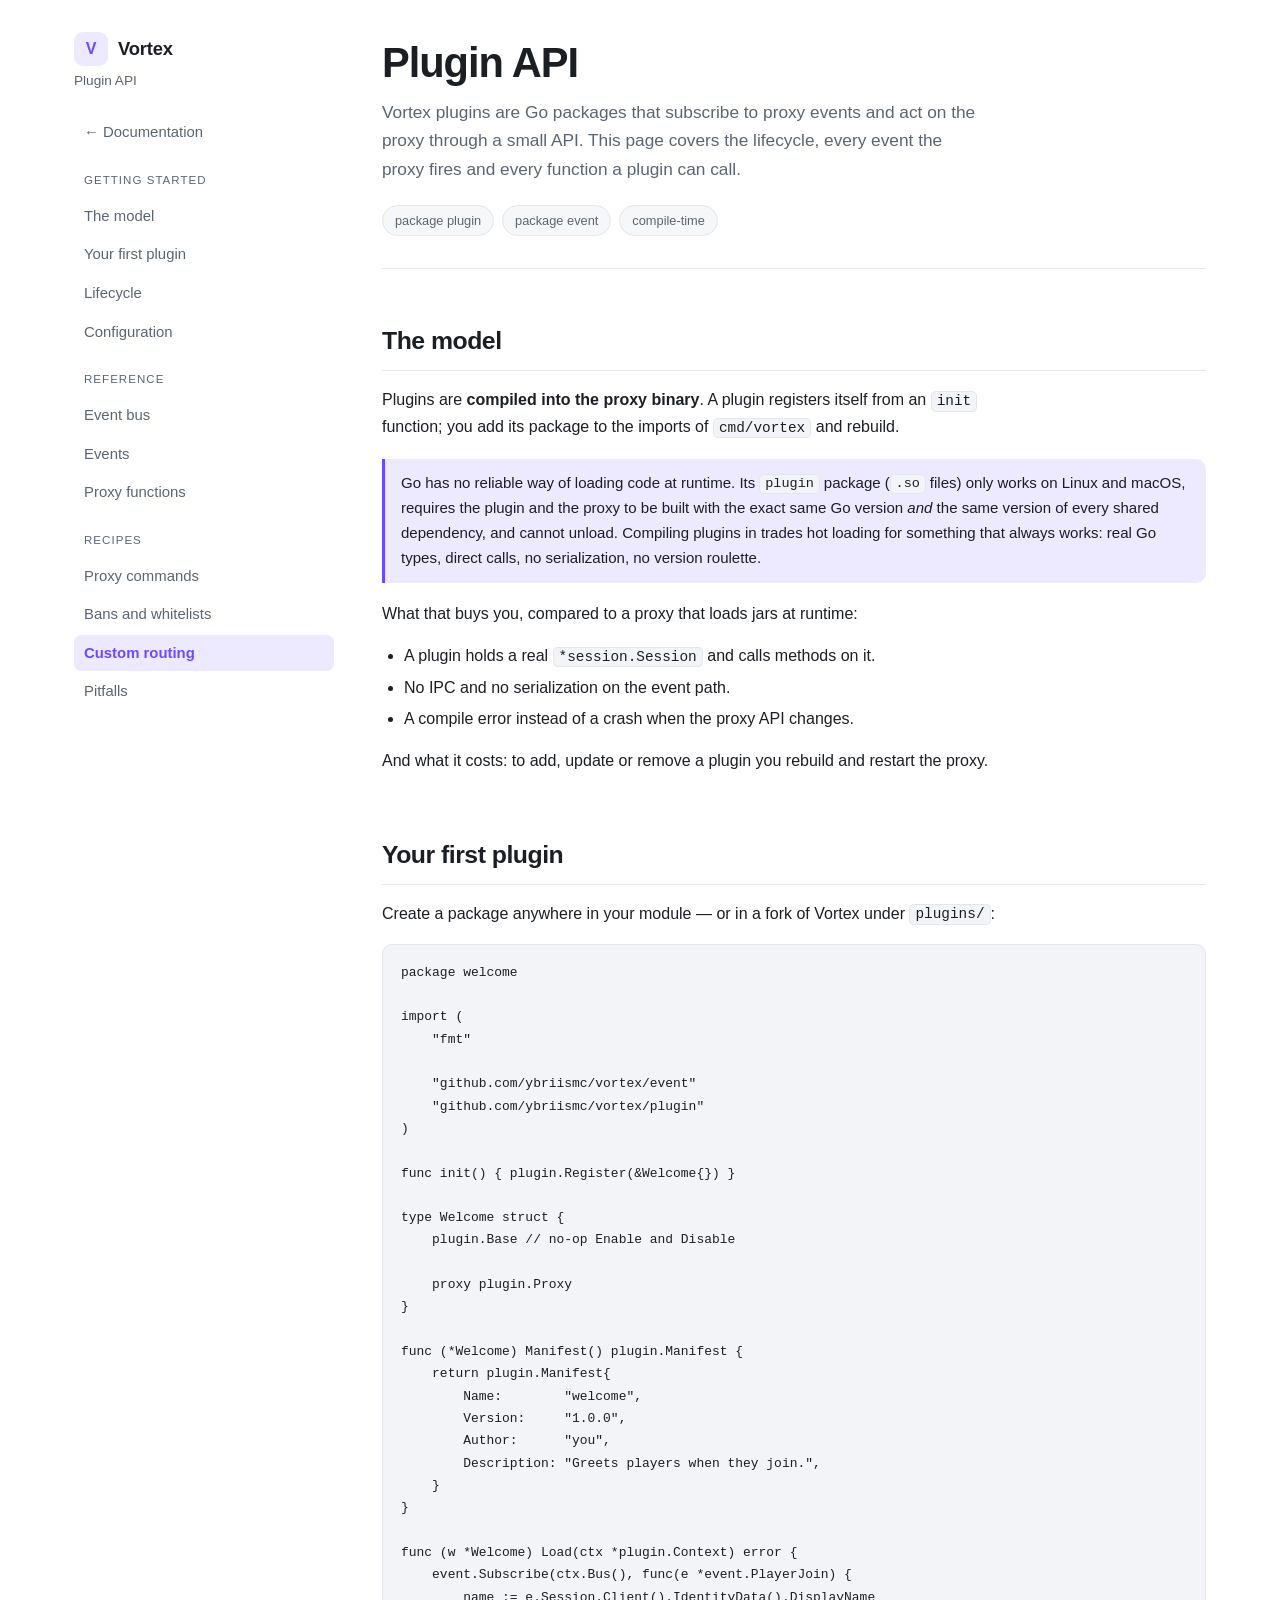
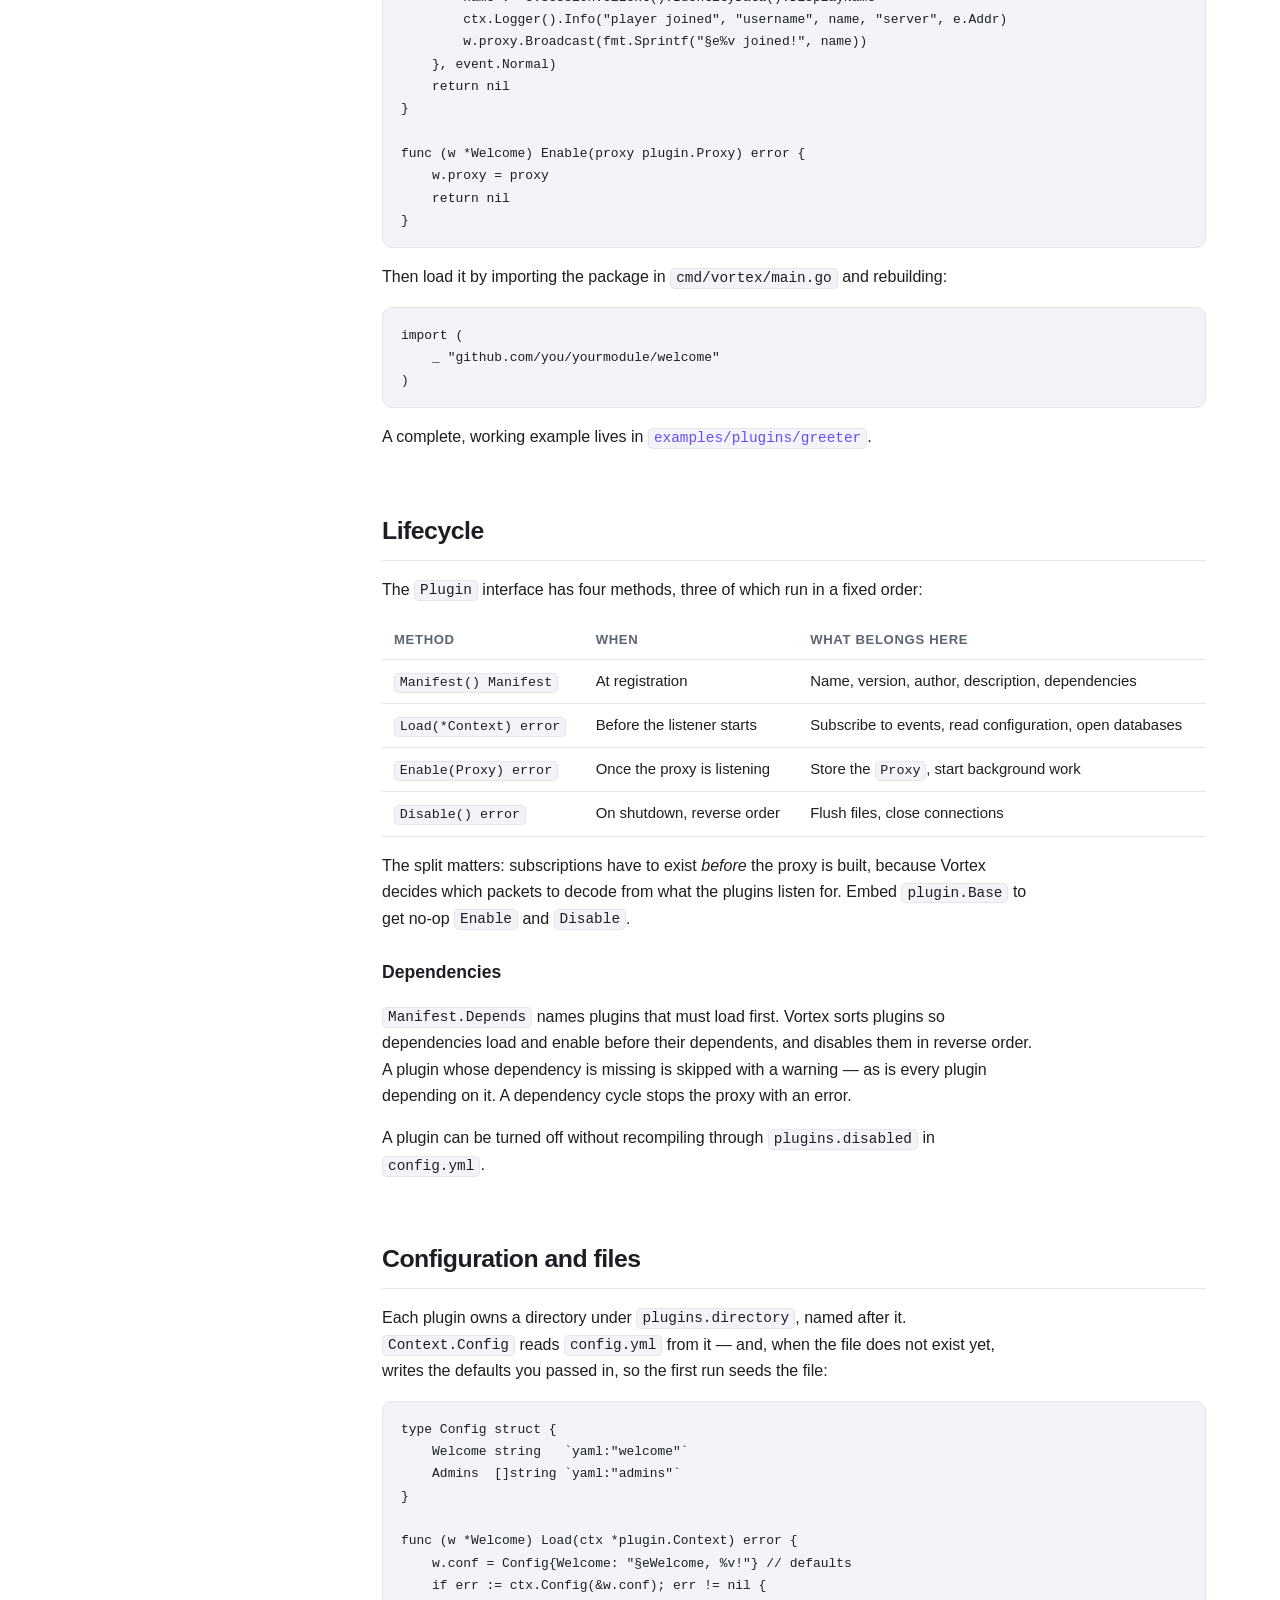
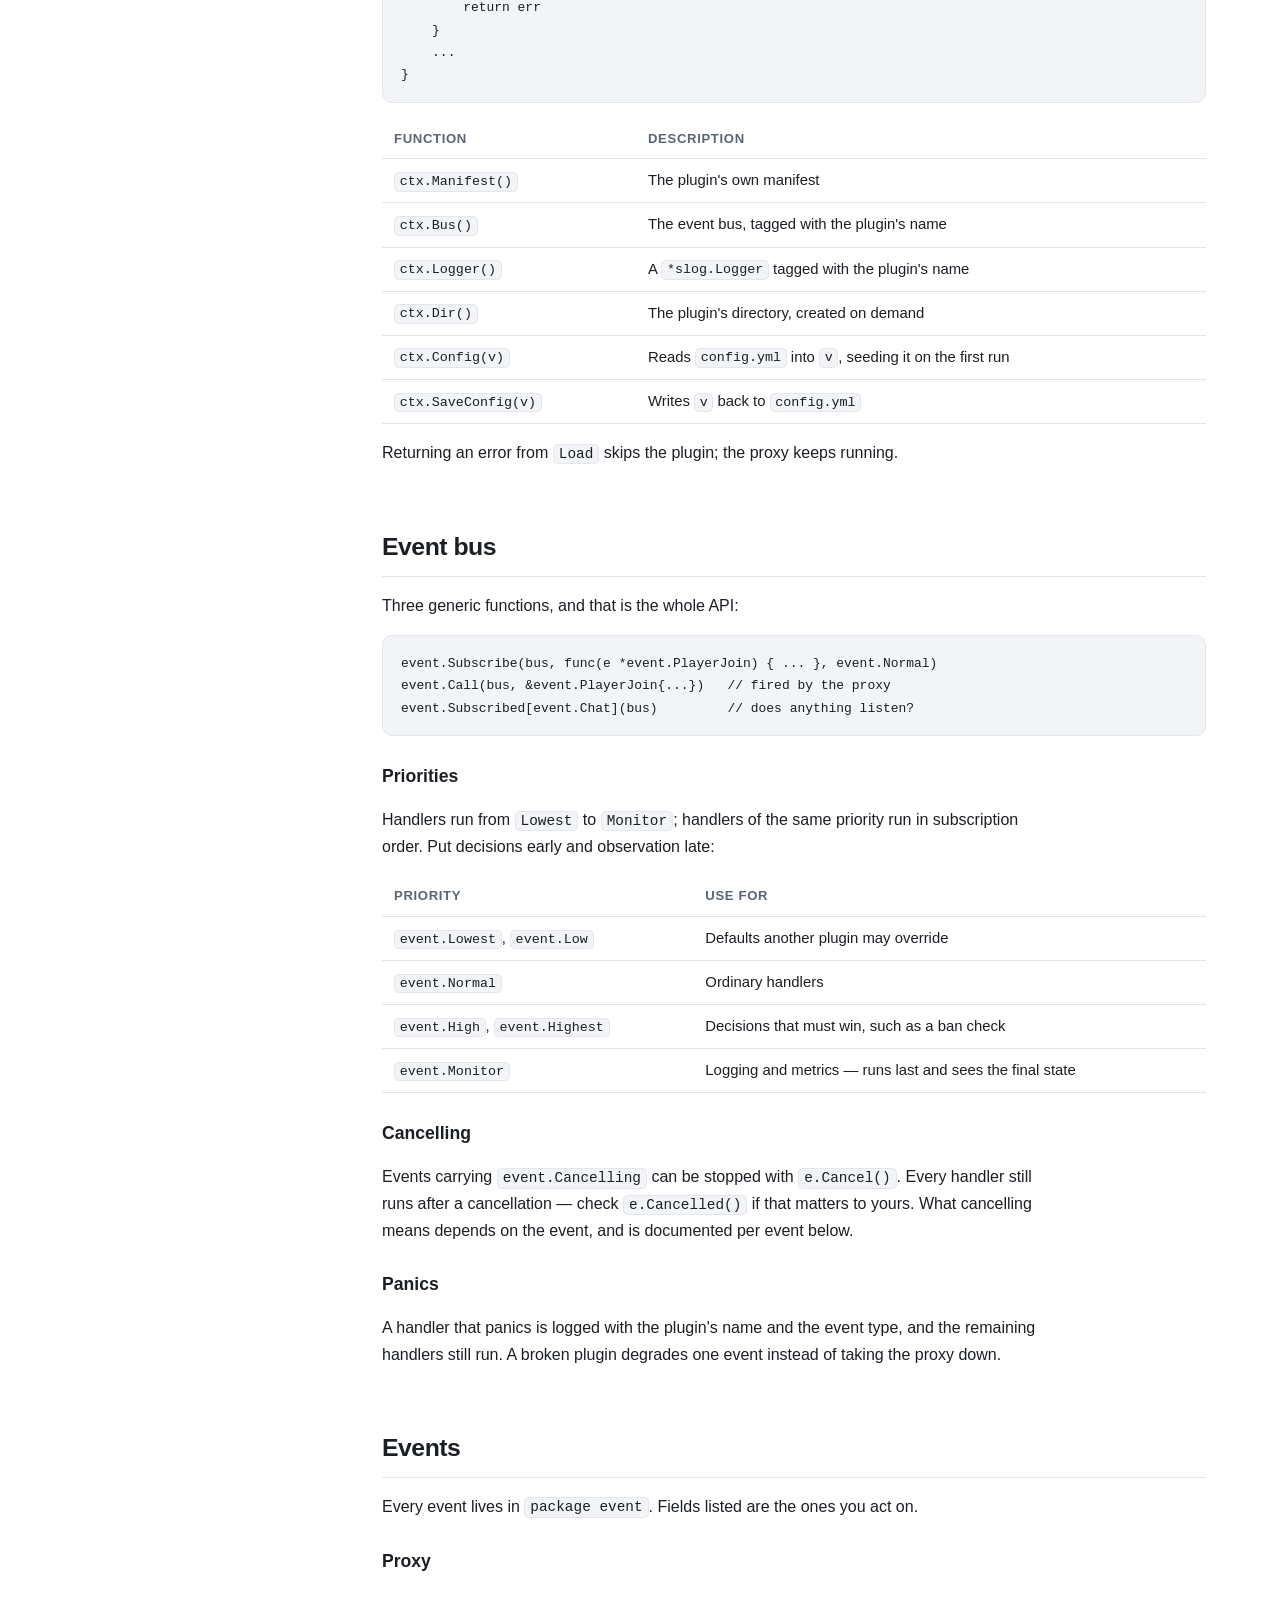
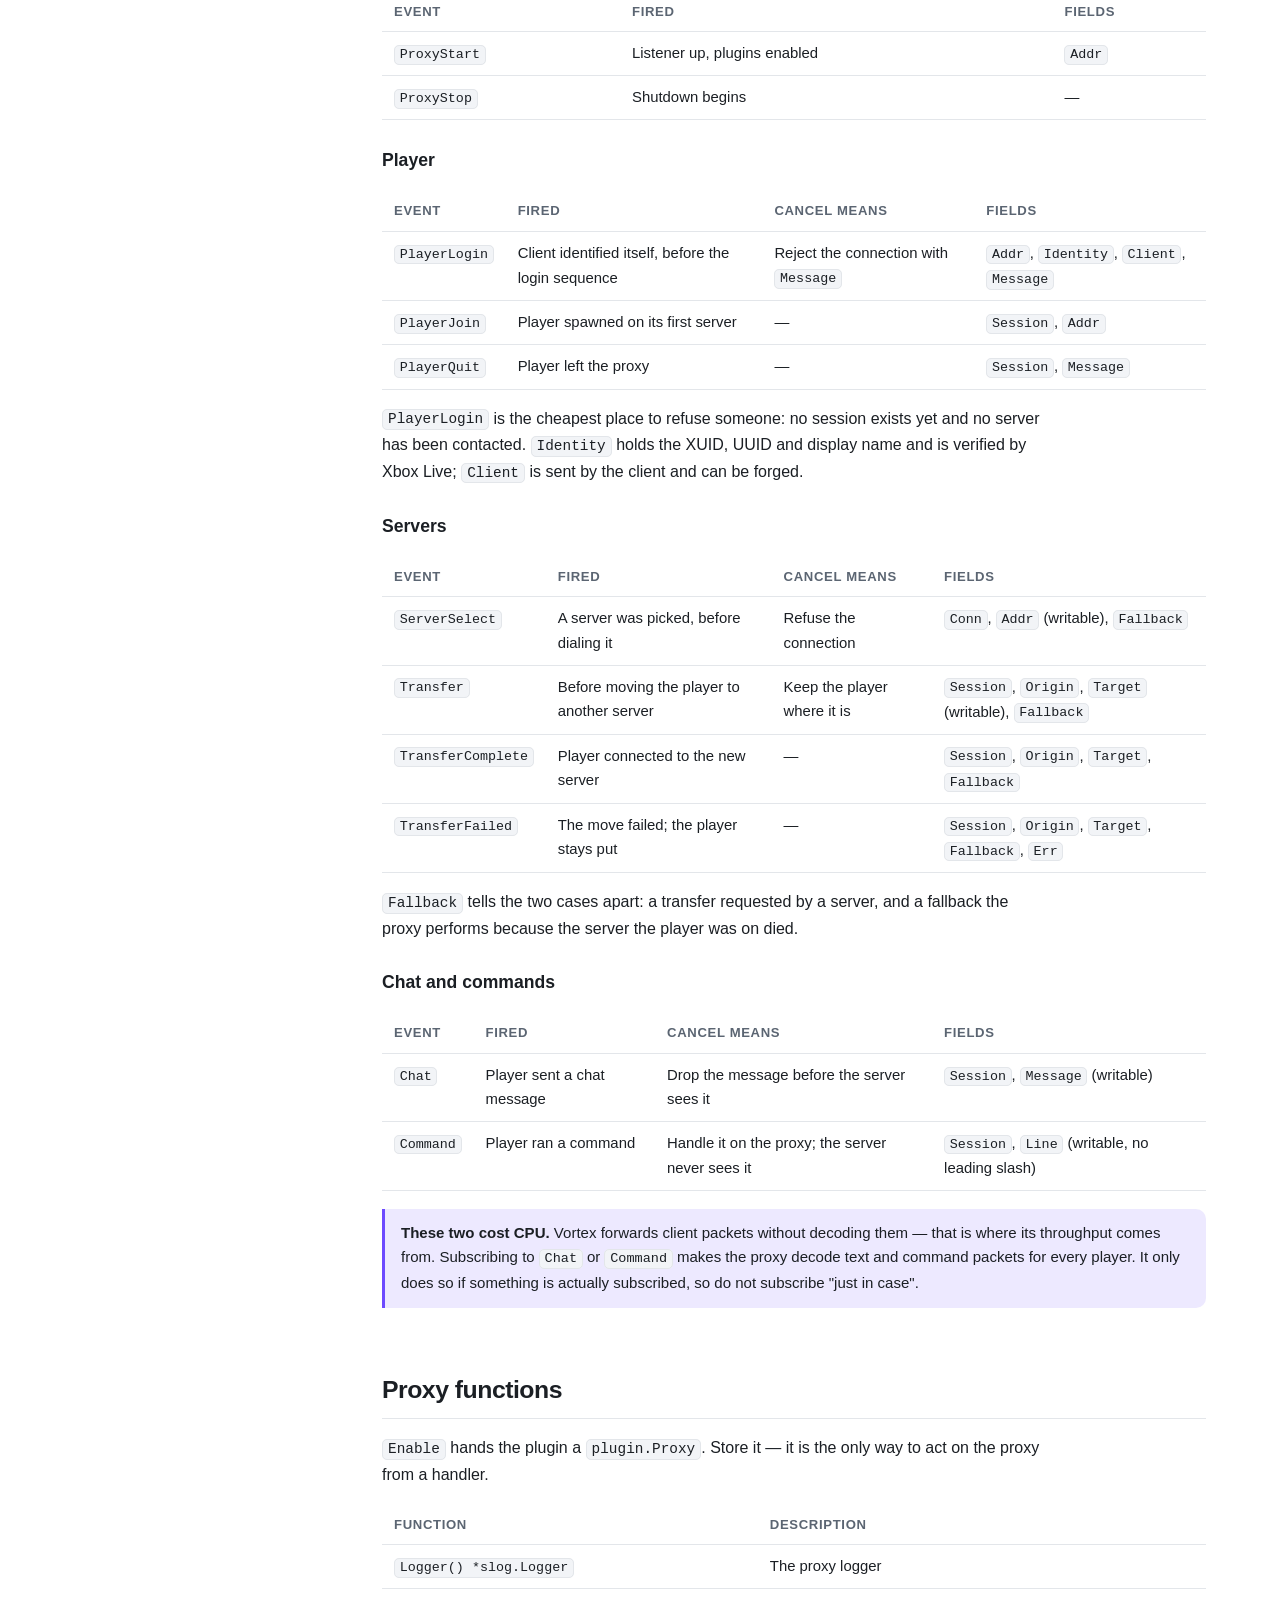
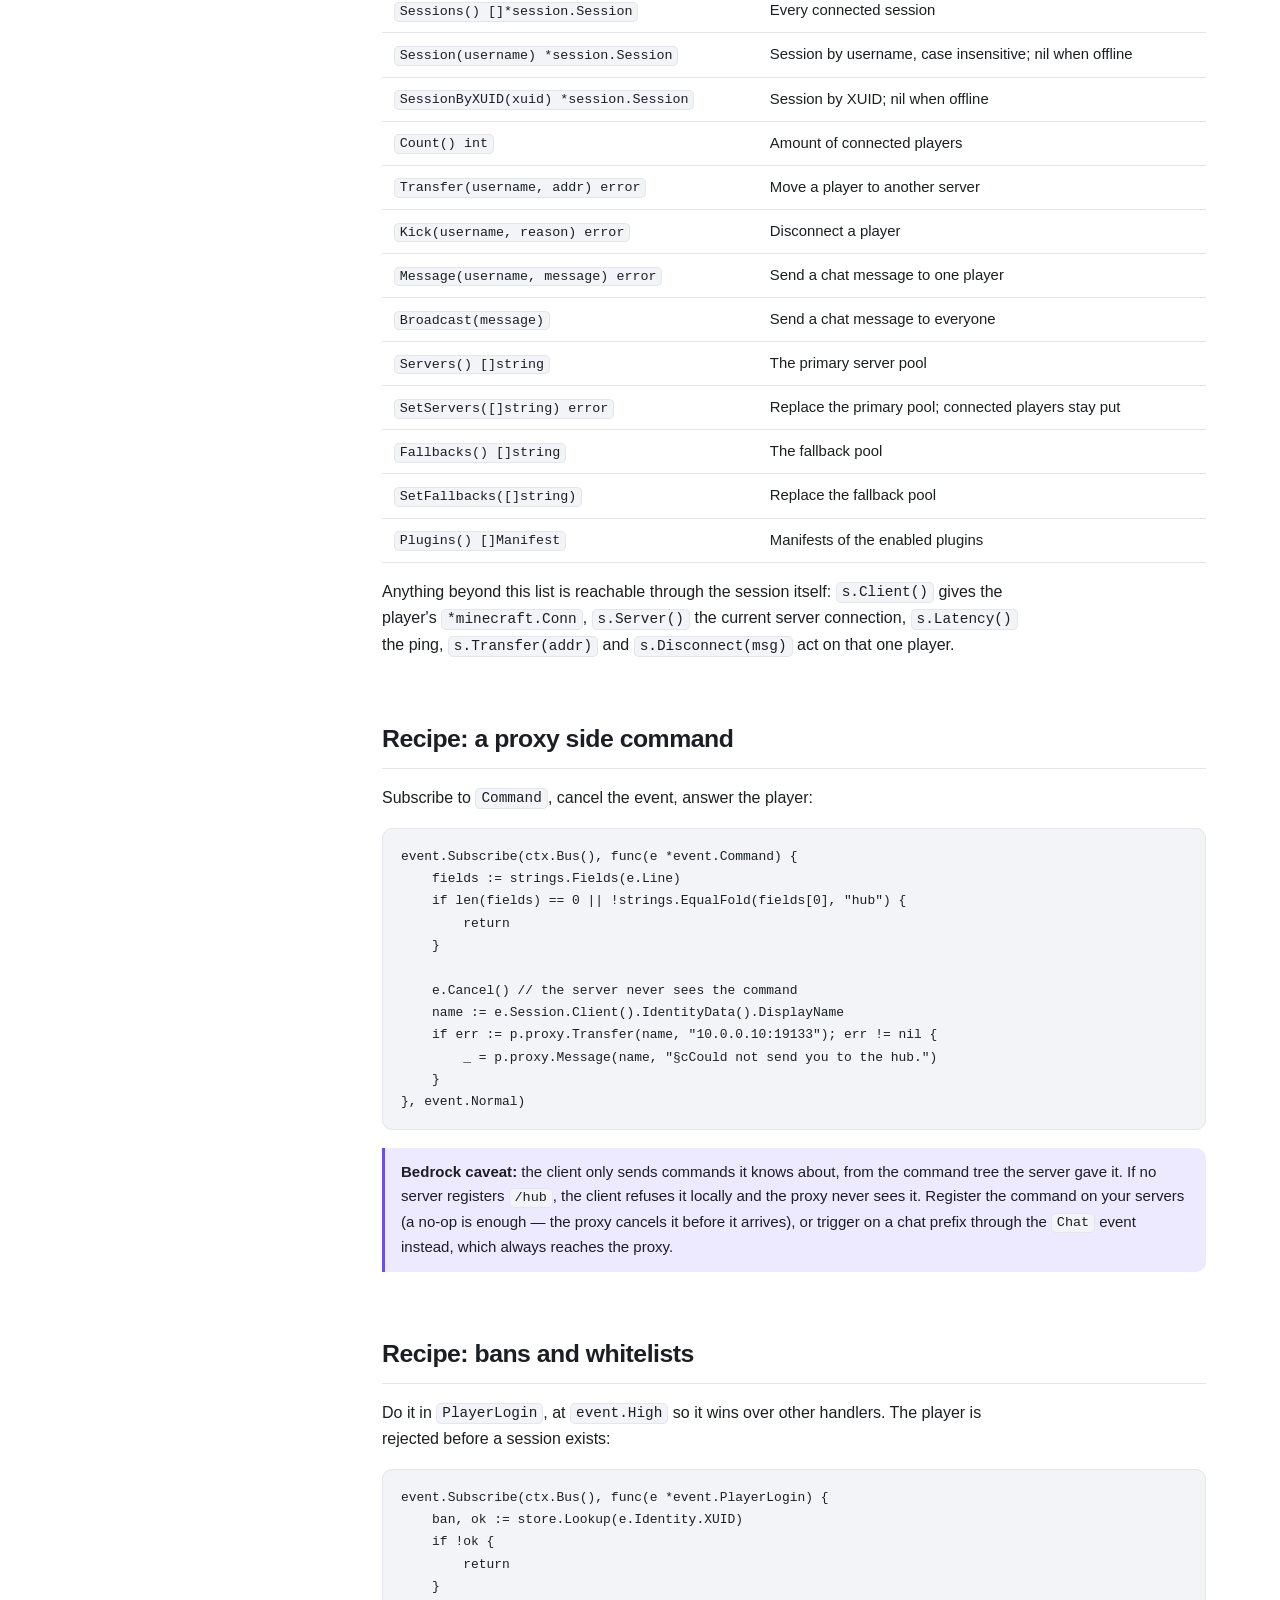
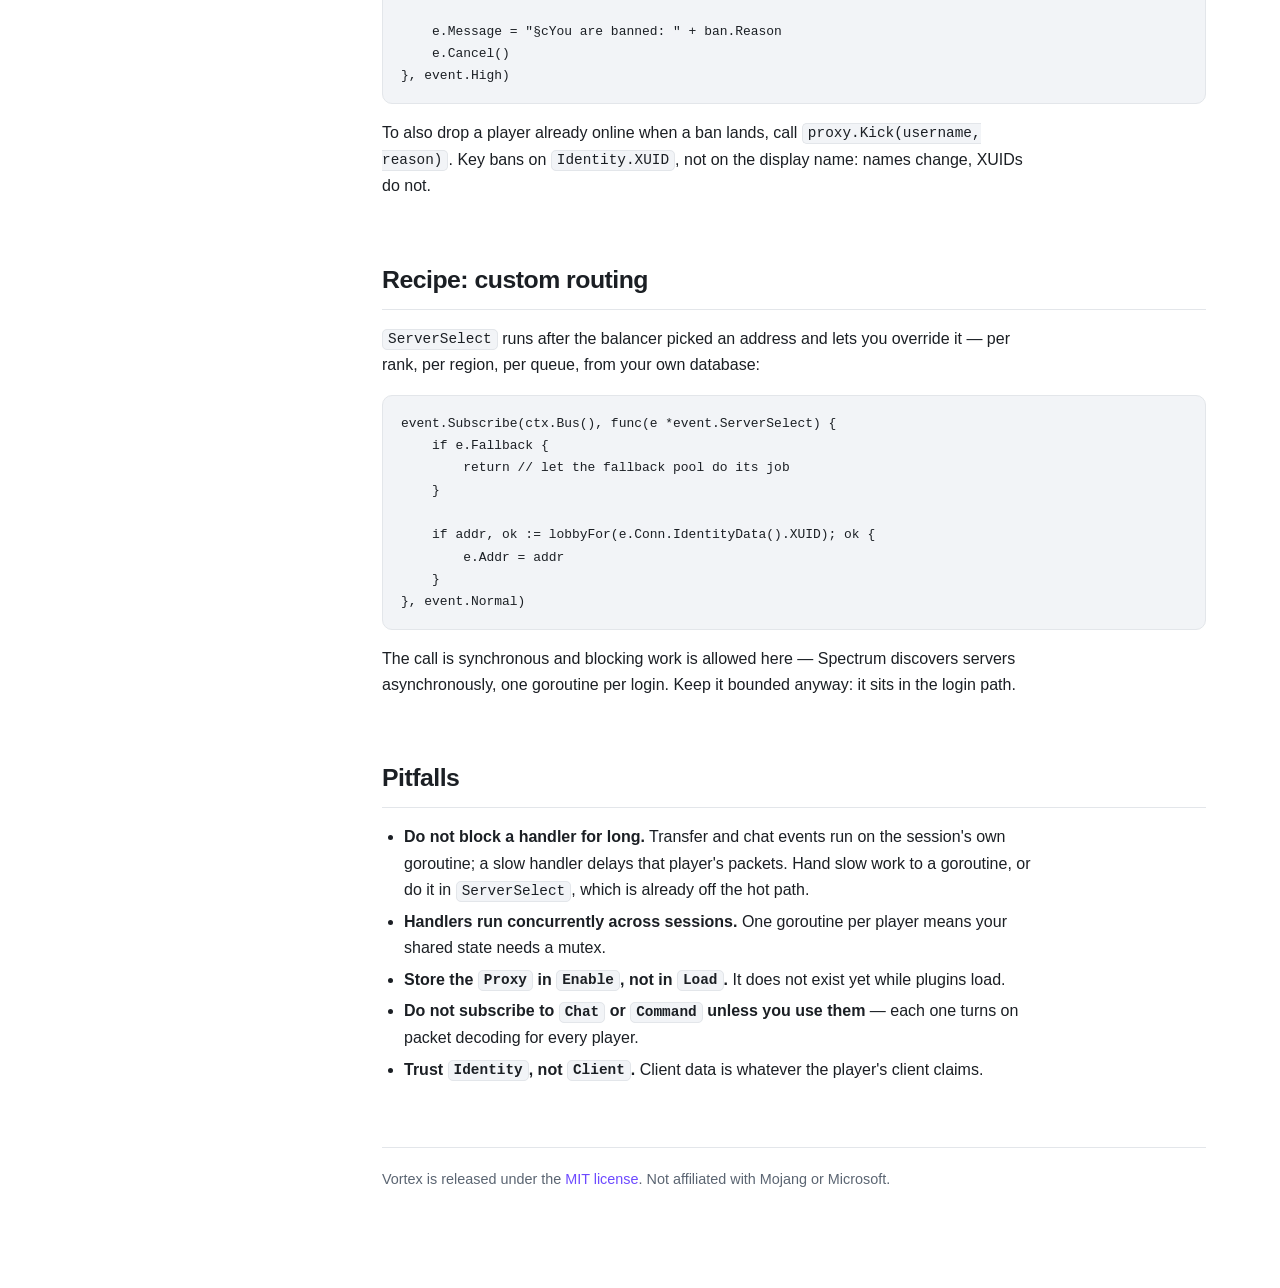
==== docs/plugins.html @ c889715b "document the plugin api" ====
<!DOCTYPE html>
<html lang="en">
<head>
<meta charset="utf-8">
<meta name="viewport" content="width=device-width, initial-scale=1">
<title>Vortex — Plugin API</title>
<meta name="description" content="How to write Vortex plugins: lifecycle, event bus, every event the proxy fires and the proxy functions a plugin can call.">
<link rel="stylesheet" href="assets/style.css">
</head>
<body>

<div class="layout">
  <aside class="sidebar">
    <div class="brand">
      <div class="brand-mark">V</div>
      <div class="brand-name">Vortex</div>
    </div>
    <p class="brand-tag">Plugin API</p>

    <nav class="nav">
      <a href="index.html">← Documentation</a>

      <div class="nav-title">Getting started</div>
      <a href="#model">The model</a>
      <a href="#first">Your first plugin</a>
      <a href="#lifecycle">Lifecycle</a>
      <a href="#config">Configuration</a>

      <div class="nav-title">Reference</div>
      <a href="#bus">Event bus</a>
      <a href="#events">Events</a>
      <a href="#proxy">Proxy functions</a>

      <div class="nav-title">Recipes</div>
      <a href="#commands">Proxy commands</a>
      <a href="#bans">Bans and whitelists</a>
      <a href="#routing">Custom routing</a>
      <a href="#pitfalls">Pitfalls</a>
    </nav>
  </aside>

  <main class="content">
    <header class="hero">
      <h1>Plugin API</h1>
      <p>
        Vortex plugins are Go packages that subscribe to proxy events and act on the proxy
        through a small API. This page covers the lifecycle, every event the proxy fires and
        every function a plugin can call.
      </p>
      <div class="badges">
        <span class="badge">package plugin</span>
        <span class="badge">package event</span>
        <span class="badge">compile-time</span>
      </div>
    </header>

    <section id="model">
      <h2>The model</h2>
      <p>
        Plugins are <strong>compiled into the proxy binary</strong>. A plugin registers itself
        from an <code>init</code> function; you add its package to the imports of
        <code>cmd/vortex</code> and rebuild.
      </p>
      <div class="note">
        Go has no reliable way of loading code at runtime. Its <code>plugin</code> package
        (<code>.so</code> files) only works on Linux and macOS, requires the plugin and the proxy
        to be built with the exact same Go version <em>and</em> the same version of every shared
        dependency, and cannot unload. Compiling plugins in trades hot loading for something that
        always works: real Go types, direct calls, no serialization, no version roulette.
      </div>
      <p>What that buys you, compared to a proxy that loads jars at runtime:</p>
      <ul>
        <li>A plugin holds a real <code>*session.Session</code> and calls methods on it.</li>
        <li>No IPC and no serialization on the event path.</li>
        <li>A compile error instead of a crash when the proxy API changes.</li>
      </ul>
      <p>And what it costs: to add, update or remove a plugin you rebuild and restart the proxy.</p>
    </section>

    <section id="first">
      <h2>Your first plugin</h2>
      <p>Create a package anywhere in your module — or in a fork of Vortex under <code>plugins/</code>:</p>

<pre><code>package welcome

import (
    "fmt"

    "github.com/ybriismc/vortex/event"
    "github.com/ybriismc/vortex/plugin"
)

func init() { plugin.Register(&amp;Welcome{}) }

type Welcome struct {
    plugin.Base // no-op Enable and Disable

    proxy plugin.Proxy
}

func (*Welcome) Manifest() plugin.Manifest {
    return plugin.Manifest{
        Name:        "welcome",
        Version:     "1.0.0",
        Author:      "you",
        Description: "Greets players when they join.",
    }
}

func (w *Welcome) Load(ctx *plugin.Context) error {
    event.Subscribe(ctx.Bus(), func(e *event.PlayerJoin) {
        name := e.Session.Client().IdentityData().DisplayName
        ctx.Logger().Info("player joined", "username", name, "server", e.Addr)
        w.proxy.Broadcast(fmt.Sprintf("§e%v joined!", name))
    }, event.Normal)
    return nil
}

func (w *Welcome) Enable(proxy plugin.Proxy) error {
    w.proxy = proxy
    return nil
}</code></pre>

      <p>Then load it by importing the package in <code>cmd/vortex/main.go</code> and rebuilding:</p>

<pre><code>import (
    _ "github.com/you/yourmodule/welcome"
)</code></pre>

      <p>
        A complete, working example lives in
        <a href="https://github.com/ybriismc/Vortex/tree/main/examples/plugins/greeter"><code>examples/plugins/greeter</code></a>.
      </p>
    </section>

    <section id="lifecycle">
      <h2>Lifecycle</h2>
      <p>The <code>Plugin</code> interface has four methods, three of which run in a fixed order:</p>

      <div class="table-wrap">
        <table>
          <thead><tr><th>Method</th><th>When</th><th>What belongs here</th></tr></thead>
          <tbody>
            <tr><td><code>Manifest() Manifest</code></td><td>At registration</td><td>Name, version, author, description, dependencies</td></tr>
            <tr><td><code>Load(*Context) error</code></td><td>Before the listener starts</td><td>Subscribe to events, read configuration, open databases</td></tr>
            <tr><td><code>Enable(Proxy) error</code></td><td>Once the proxy is listening</td><td>Store the <code>Proxy</code>, start background work</td></tr>
            <tr><td><code>Disable() error</code></td><td>On shutdown, reverse order</td><td>Flush files, close connections</td></tr>
          </tbody>
        </table>
      </div>

      <p>
        The split matters: subscriptions have to exist <em>before</em> the proxy is built, because
        Vortex decides which packets to decode from what the plugins listen for. Embed
        <code>plugin.Base</code> to get no-op <code>Enable</code> and <code>Disable</code>.
      </p>

      <h3>Dependencies</h3>
      <p>
        <code>Manifest.Depends</code> names plugins that must load first. Vortex sorts plugins so
        dependencies load and enable before their dependents, and disables them in reverse order.
        A plugin whose dependency is missing is skipped with a warning — as is every plugin
        depending on it. A dependency cycle stops the proxy with an error.
      </p>
      <p>
        A plugin can be turned off without recompiling through <code>plugins.disabled</code> in
        <code>config.yml</code>.
      </p>
    </section>

    <section id="config">
      <h2>Configuration and files</h2>
      <p>
        Each plugin owns a directory under <code>plugins.directory</code>, named after it.
        <code>Context.Config</code> reads <code>config.yml</code> from it — and, when the file does
        not exist yet, writes the defaults you passed in, so the first run seeds the file:
      </p>

<pre><code>type Config struct {
    Welcome string   `yaml:"welcome"`
    Admins  []string `yaml:"admins"`
}

func (w *Welcome) Load(ctx *plugin.Context) error {
    w.conf = Config{Welcome: "§eWelcome, %v!"} // defaults
    if err := ctx.Config(&amp;w.conf); err != nil {
        return err
    }
    ...
}</code></pre>

      <div class="table-wrap">
        <table>
          <thead><tr><th>Function</th><th>Description</th></tr></thead>
          <tbody>
            <tr><td><code>ctx.Manifest()</code></td><td>The plugin's own manifest</td></tr>
            <tr><td><code>ctx.Bus()</code></td><td>The event bus, tagged with the plugin's name</td></tr>
            <tr><td><code>ctx.Logger()</code></td><td>A <code>*slog.Logger</code> tagged with the plugin's name</td></tr>
            <tr><td><code>ctx.Dir()</code></td><td>The plugin's directory, created on demand</td></tr>
            <tr><td><code>ctx.Config(v)</code></td><td>Reads <code>config.yml</code> into <code>v</code>, seeding it on the first run</td></tr>
            <tr><td><code>ctx.SaveConfig(v)</code></td><td>Writes <code>v</code> back to <code>config.yml</code></td></tr>
          </tbody>
        </table>
      </div>
      <p>Returning an error from <code>Load</code> skips the plugin; the proxy keeps running.</p>
    </section>

    <section id="bus">
      <h2>Event bus</h2>
      <p>Three generic functions, and that is the whole API:</p>

<pre><code>event.Subscribe(bus, func(e *event.PlayerJoin) { ... }, event.Normal)
event.Call(bus, &amp;event.PlayerJoin{...})   // fired by the proxy
event.Subscribed[event.Chat](bus)         // does anything listen?</code></pre>

      <h3>Priorities</h3>
      <p>
        Handlers run from <code>Lowest</code> to <code>Monitor</code>; handlers of the same
        priority run in subscription order. Put decisions early and observation late:
      </p>
      <div class="table-wrap">
        <table>
          <thead><tr><th>Priority</th><th>Use for</th></tr></thead>
          <tbody>
            <tr><td><code>event.Lowest</code>, <code>event.Low</code></td><td>Defaults another plugin may override</td></tr>
            <tr><td><code>event.Normal</code></td><td>Ordinary handlers</td></tr>
            <tr><td><code>event.High</code>, <code>event.Highest</code></td><td>Decisions that must win, such as a ban check</td></tr>
            <tr><td><code>event.Monitor</code></td><td>Logging and metrics — runs last and sees the final state</td></tr>
          </tbody>
        </table>
      </div>

      <h3>Cancelling</h3>
      <p>
        Events carrying <code>event.Cancelling</code> can be stopped with <code>e.Cancel()</code>.
        Every handler still runs after a cancellation — check <code>e.Cancelled()</code> if that
        matters to yours. What cancelling means depends on the event, and is documented per event
        below.
      </p>

      <h3>Panics</h3>
      <p>
        A handler that panics is logged with the plugin's name and the event type, and the
        remaining handlers still run. A broken plugin degrades one event instead of taking the
        proxy down.
      </p>
    </section>

    <section id="events">
      <h2>Events</h2>
      <p>Every event lives in <code>package event</code>. Fields listed are the ones you act on.</p>

      <h3>Proxy</h3>
      <div class="table-wrap">
        <table>
          <thead><tr><th>Event</th><th>Fired</th><th>Fields</th></tr></thead>
          <tbody>
            <tr><td><code>ProxyStart</code></td><td>Listener up, plugins enabled</td><td><code>Addr</code></td></tr>
            <tr><td><code>ProxyStop</code></td><td>Shutdown begins</td><td>—</td></tr>
          </tbody>
        </table>
      </div>

      <h3>Player</h3>
      <div class="table-wrap">
        <table>
          <thead><tr><th>Event</th><th>Fired</th><th>Cancel means</th><th>Fields</th></tr></thead>
          <tbody>
            <tr>
              <td><code>PlayerLogin</code></td>
              <td>Client identified itself, before the login sequence</td>
              <td>Reject the connection with <code>Message</code></td>
              <td><code>Addr</code>, <code>Identity</code>, <code>Client</code>, <code>Message</code></td>
            </tr>
            <tr>
              <td><code>PlayerJoin</code></td>
              <td>Player spawned on its first server</td>
              <td>—</td>
              <td><code>Session</code>, <code>Addr</code></td>
            </tr>
            <tr>
              <td><code>PlayerQuit</code></td>
              <td>Player left the proxy</td>
              <td>—</td>
              <td><code>Session</code>, <code>Message</code></td>
            </tr>
          </tbody>
        </table>
      </div>
      <p>
        <code>PlayerLogin</code> is the cheapest place to refuse someone: no session exists yet and
        no server has been contacted. <code>Identity</code> holds the XUID, UUID and display name
        and is verified by Xbox Live; <code>Client</code> is sent by the client and can be forged.
      </p>

      <h3>Servers</h3>
      <div class="table-wrap">
        <table>
          <thead><tr><th>Event</th><th>Fired</th><th>Cancel means</th><th>Fields</th></tr></thead>
          <tbody>
            <tr>
              <td><code>ServerSelect</code></td>
              <td>A server was picked, before dialing it</td>
              <td>Refuse the connection</td>
              <td><code>Conn</code>, <code>Addr</code> (writable), <code>Fallback</code></td>
            </tr>
            <tr>
              <td><code>Transfer</code></td>
              <td>Before moving the player to another server</td>
              <td>Keep the player where it is</td>
              <td><code>Session</code>, <code>Origin</code>, <code>Target</code> (writable), <code>Fallback</code></td>
            </tr>
            <tr>
              <td><code>TransferComplete</code></td>
              <td>Player connected to the new server</td>
              <td>—</td>
              <td><code>Session</code>, <code>Origin</code>, <code>Target</code>, <code>Fallback</code></td>
            </tr>
            <tr>
              <td><code>TransferFailed</code></td>
              <td>The move failed; the player stays put</td>
              <td>—</td>
              <td><code>Session</code>, <code>Origin</code>, <code>Target</code>, <code>Fallback</code>, <code>Err</code></td>
            </tr>
          </tbody>
        </table>
      </div>
      <p>
        <code>Fallback</code> tells the two cases apart: a transfer requested by a server, and a
        fallback the proxy performs because the server the player was on died.
      </p>

      <h3>Chat and commands</h3>
      <div class="table-wrap">
        <table>
          <thead><tr><th>Event</th><th>Fired</th><th>Cancel means</th><th>Fields</th></tr></thead>
          <tbody>
            <tr>
              <td><code>Chat</code></td>
              <td>Player sent a chat message</td>
              <td>Drop the message before the server sees it</td>
              <td><code>Session</code>, <code>Message</code> (writable)</td>
            </tr>
            <tr>
              <td><code>Command</code></td>
              <td>Player ran a command</td>
              <td>Handle it on the proxy; the server never sees it</td>
              <td><code>Session</code>, <code>Line</code> (writable, no leading slash)</td>
            </tr>
          </tbody>
        </table>
      </div>
      <div class="note">
        <strong>These two cost CPU.</strong> Vortex forwards client packets without decoding them —
        that is where its throughput comes from. Subscribing to <code>Chat</code> or
        <code>Command</code> makes the proxy decode text and command packets for every player.
        It only does so if something is actually subscribed, so do not subscribe "just in case".
      </div>
    </section>

    <section id="proxy">
      <h2>Proxy functions</h2>
      <p>
        <code>Enable</code> hands the plugin a <code>plugin.Proxy</code>. Store it — it is the only
        way to act on the proxy from a handler.
      </p>

      <div class="table-wrap">
        <table>
          <thead><tr><th>Function</th><th>Description</th></tr></thead>
          <tbody>
            <tr><td><code>Logger() *slog.Logger</code></td><td>The proxy logger</td></tr>
            <tr><td><code>Sessions() []*session.Session</code></td><td>Every connected session</td></tr>
            <tr><td><code>Session(username) *session.Session</code></td><td>Session by username, case insensitive; nil when offline</td></tr>
            <tr><td><code>SessionByXUID(xuid) *session.Session</code></td><td>Session by XUID; nil when offline</td></tr>
            <tr><td><code>Count() int</code></td><td>Amount of connected players</td></tr>
            <tr><td><code>Transfer(username, addr) error</code></td><td>Move a player to another server</td></tr>
            <tr><td><code>Kick(username, reason) error</code></td><td>Disconnect a player</td></tr>
            <tr><td><code>Message(username, message) error</code></td><td>Send a chat message to one player</td></tr>
            <tr><td><code>Broadcast(message)</code></td><td>Send a chat message to everyone</td></tr>
            <tr><td><code>Servers() []string</code></td><td>The primary server pool</td></tr>
            <tr><td><code>SetServers([]string) error</code></td><td>Replace the primary pool; connected players stay put</td></tr>
            <tr><td><code>Fallbacks() []string</code></td><td>The fallback pool</td></tr>
            <tr><td><code>SetFallbacks([]string)</code></td><td>Replace the fallback pool</td></tr>
            <tr><td><code>Plugins() []Manifest</code></td><td>Manifests of the enabled plugins</td></tr>
          </tbody>
        </table>
      </div>

      <p>
        Anything beyond this list is reachable through the session itself:
        <code>s.Client()</code> gives the player's <code>*minecraft.Conn</code>,
        <code>s.Server()</code> the current server connection, <code>s.Latency()</code> the ping,
        <code>s.Transfer(addr)</code> and <code>s.Disconnect(msg)</code> act on that one player.
      </p>
    </section>

    <section id="commands">
      <h2>Recipe: a proxy side command</h2>
      <p>Subscribe to <code>Command</code>, cancel the event, answer the player:</p>

<pre><code>event.Subscribe(ctx.Bus(), func(e *event.Command) {
    fields := strings.Fields(e.Line)
    if len(fields) == 0 || !strings.EqualFold(fields[0], "hub") {
        return
    }

    e.Cancel() // the server never sees the command
    name := e.Session.Client().IdentityData().DisplayName
    if err := p.proxy.Transfer(name, "10.0.0.10:19133"); err != nil {
        _ = p.proxy.Message(name, "§cCould not send you to the hub.")
    }
}, event.Normal)</code></pre>

      <div class="note">
        <strong>Bedrock caveat:</strong> the client only sends commands it knows about, from the
        command tree the server gave it. If no server registers <code>/hub</code>, the client
        refuses it locally and the proxy never sees it. Register the command on your servers (a
        no-op is enough — the proxy cancels it before it arrives), or trigger on a chat prefix
        through the <code>Chat</code> event instead, which always reaches the proxy.
      </div>
    </section>

    <section id="bans">
      <h2>Recipe: bans and whitelists</h2>
      <p>
        Do it in <code>PlayerLogin</code>, at <code>event.High</code> so it wins over other
        handlers. The player is rejected before a session exists:
      </p>

<pre><code>event.Subscribe(ctx.Bus(), func(e *event.PlayerLogin) {
    ban, ok := store.Lookup(e.Identity.XUID)
    if !ok {
        return
    }

    e.Message = "§cYou are banned: " + ban.Reason
    e.Cancel()
}, event.High)</code></pre>

      <p>
        To also drop a player already online when a ban lands, call
        <code>proxy.Kick(username, reason)</code>. Key bans on <code>Identity.XUID</code>, not on
        the display name: names change, XUIDs do not.
      </p>
    </section>

    <section id="routing">
      <h2>Recipe: custom routing</h2>
      <p>
        <code>ServerSelect</code> runs after the balancer picked an address and lets you override
        it — per rank, per region, per queue, from your own database:
      </p>

<pre><code>event.Subscribe(ctx.Bus(), func(e *event.ServerSelect) {
    if e.Fallback {
        return // let the fallback pool do its job
    }

    if addr, ok := lobbyFor(e.Conn.IdentityData().XUID); ok {
        e.Addr = addr
    }
}, event.Normal)</code></pre>

      <p>
        The call is synchronous and blocking work is allowed here — Spectrum discovers servers
        asynchronously, one goroutine per login. Keep it bounded anyway: it sits in the login path.
      </p>
    </section>

    <section id="pitfalls">
      <h2>Pitfalls</h2>
      <ul>
        <li>
          <strong>Do not block a handler for long.</strong> Transfer and chat events run on the
          session's own goroutine; a slow handler delays that player's packets. Hand slow work to
          a goroutine, or do it in <code>ServerSelect</code>, which is already off the hot path.
        </li>
        <li>
          <strong>Handlers run concurrently across sessions.</strong> One goroutine per player
          means your shared state needs a mutex.
        </li>
        <li>
          <strong>Store the <code>Proxy</code> in <code>Enable</code>, not in <code>Load</code>.</strong>
          It does not exist yet while plugins load.
        </li>
        <li>
          <strong>Do not subscribe to <code>Chat</code> or <code>Command</code> unless you use
          them</strong> — each one turns on packet decoding for every player.
        </li>
        <li>
          <strong>Trust <code>Identity</code>, not <code>Client</code>.</strong> Client data is
          whatever the player's client claims.
        </li>
      </ul>
      <footer>
        Vortex is released under the
        <a href="https://github.com/ybriismc/Vortex/blob/main/LICENSE">MIT license</a>.
        Not affiliated with Mojang or Microsoft.
      </footer>
    </section>
  </main>
</div>

<button class="menu-toggle" type="button">Menu</button>
<script src="assets/app.js"></script>
</body>
</html>
---- docs/assets/style.css ----
:root {
  color-scheme: light dark;

  --bg: #ffffff;
  --bg-soft: #f6f7f9;
  --bg-code: #f2f4f7;
  --border: #e3e6ea;
  --text: #1b1f24;
  --text-soft: #5b6572;
  --accent: #6d4aff;
  --accent-soft: rgba(109, 74, 255, 0.12);
  --radius: 10px;
  --sidebar: 260px;
}

@media (prefers-color-scheme: dark) {
  :root {
    --bg: #0f1115;
    --bg-soft: #161a21;
    --bg-code: #161a21;
    --border: #262c36;
    --text: #e7eaee;
    --text-soft: #98a2b3;
    --accent: #9b82ff;
    --accent-soft: rgba(155, 130, 255, 0.16);
  }
}

* { box-sizing: border-box; }

html { scroll-behavior: smooth; scroll-padding-top: 24px; }

body {
  margin: 0;
  background: var(--bg);
  color: var(--text);
  font: 16px/1.65 -apple-system, BlinkMacSystemFont, "Segoe UI", Roboto, Helvetica, Arial, sans-serif;
  -webkit-font-smoothing: antialiased;
}

a { color: var(--accent); text-decoration: none; }
a:hover { text-decoration: underline; }

code, pre, .mono {
  font-family: ui-monospace, SFMono-Regular, "SF Mono", Menlo, Consolas, "Liberation Mono", monospace;
  font-size: 0.9em;
}

code {
  background: var(--bg-code);
  border: 1px solid var(--border);
  border-radius: 5px;
  padding: 0.1em 0.35em;
}

pre {
  background: var(--bg-code);
  border: 1px solid var(--border);
  border-radius: var(--radius);
  padding: 16px 18px;
  overflow-x: auto;
  line-height: 1.55;
}

pre code { background: none; border: 0; padding: 0; }

/* Layout */

.layout {
  display: grid;
  grid-template-columns: var(--sidebar) minmax(0, 1fr);
  gap: 48px;
  max-width: 1180px;
  margin: 0 auto;
  padding: 0 24px 96px;
}

.sidebar {
  position: sticky;
  top: 0;
  align-self: start;
  height: 100vh;
  overflow-y: auto;
  padding: 32px 0;
}

.brand { display: flex; align-items: center; gap: 10px; margin-bottom: 4px; }
.brand-mark {
  width: 34px; height: 34px;
  display: grid; place-items: center;
  border-radius: 9px;
  background: var(--accent-soft);
  color: var(--accent);
  font-weight: 700;
}
.brand-name { font-size: 1.15rem; font-weight: 650; letter-spacing: -0.01em; }
.brand-tag { color: var(--text-soft); font-size: 0.85rem; margin: 0 0 22px; }

.nav { display: flex; flex-direction: column; gap: 2px; }
.nav a {
  color: var(--text-soft);
  padding: 6px 10px;
  border-radius: 7px;
  font-size: 0.93rem;
}
.nav a:hover { background: var(--bg-soft); color: var(--text); text-decoration: none; }
.nav a.active { background: var(--accent-soft); color: var(--accent); font-weight: 550; }
.nav-title {
  margin: 18px 0 6px;
  padding: 0 10px;
  font-size: 0.72rem;
  letter-spacing: 0.09em;
  text-transform: uppercase;
  color: var(--text-soft);
}

.content { padding: 40px 0 0; min-width: 0; }

/* Hero */

.hero { padding-bottom: 8px; border-bottom: 1px solid var(--border); margin-bottom: 8px; }
.hero h1 { font-size: 2.6rem; line-height: 1.1; letter-spacing: -0.025em; margin: 0 0 12px; }
.hero p { color: var(--text-soft); font-size: 1.08rem; max-width: 62ch; margin: 0 0 22px; }

.badges { display: flex; flex-wrap: wrap; gap: 8px; margin-bottom: 24px; }
.badge {
  border: 1px solid var(--border);
  background: var(--bg-soft);
  border-radius: 999px;
  padding: 4px 12px;
  font-size: 0.8rem;
  color: var(--text-soft);
}

.actions { display: flex; flex-wrap: wrap; gap: 10px; margin-bottom: 32px; }
.button {
  display: inline-block;
  padding: 9px 18px;
  border-radius: 8px;
  font-size: 0.94rem;
  font-weight: 550;
  border: 1px solid var(--border);
  color: var(--text);
}
.button:hover { text-decoration: none; border-color: var(--accent); }
.button.primary { background: var(--accent); border-color: var(--accent); color: #fff; }
.button.primary:hover { filter: brightness(1.08); }

/* Sections */

section { padding-top: 44px; }
section h2 {
  font-size: 1.55rem;
  letter-spacing: -0.02em;
  margin: 0 0 14px;
  padding-bottom: 8px;
  border-bottom: 1px solid var(--border);
}
section h3 { font-size: 1.1rem; margin: 26px 0 8px; }
section p { max-width: 74ch; }

ul, ol { max-width: 74ch; padding-left: 22px; }
li { margin: 5px 0; }

.grid {
  display: grid;
  grid-template-columns: repeat(auto-fit, minmax(230px, 1fr));
  gap: 14px;
  margin: 18px 0;
}
.card {
  border: 1px solid var(--border);
  border-radius: var(--radius);
  background: var(--bg-soft);
  padding: 16px 18px;
}
.card h4 { margin: 0 0 6px; font-size: 0.98rem; }
.card p { margin: 0; color: var(--text-soft); font-size: 0.92rem; }

.table-wrap { overflow-x: auto; margin: 16px 0; }
table { border-collapse: collapse; width: 100%; font-size: 0.93rem; }
th, td { text-align: left; padding: 9px 12px; border-bottom: 1px solid var(--border); vertical-align: top; }
th { font-weight: 600; color: var(--text-soft); font-size: 0.82rem; text-transform: uppercase; letter-spacing: 0.05em; }
tbody tr:hover { background: var(--bg-soft); }

.note {
  border-left: 3px solid var(--accent);
  background: var(--accent-soft);
  border-radius: 0 var(--radius) var(--radius) 0;
  padding: 12px 16px;
  margin: 18px 0;
  font-size: 0.94rem;
}
.note strong { color: var(--text); }

.diagram {
  background: var(--bg-soft);
  border: 1px solid var(--border);
  border-radius: var(--radius);
  padding: 18px;
  overflow-x: auto;
  color: var(--text-soft);
  font-size: 0.86rem;
  line-height: 1.45;
  white-space: pre;
}

footer {
  margin-top: 64px;
  padding-top: 20px;
  border-top: 1px solid var(--border);
  color: var(--text-soft);
  font-size: 0.9rem;
}

/* Mobile */

.menu-toggle {
  display: none;
  position: fixed;
  right: 16px;
  bottom: 16px;
  z-index: 20;
  border: 1px solid var(--border);
  background: var(--bg-soft);
  color: var(--text);
  border-radius: 999px;
  padding: 10px 18px;
  font: inherit;
  font-size: 0.9rem;
  cursor: pointer;
}

@media (max-width: 900px) {
  .layout { grid-template-columns: minmax(0, 1fr); gap: 0; padding: 0 18px 80px; }
  .sidebar {
    position: fixed;
    inset: 0 auto 0 0;
    width: 270px;
    height: 100vh;
    padding: 24px 18px;
    background: var(--bg);
    border-right: 1px solid var(--border);
    transform: translateX(-100%);
    transition: transform 0.18s ease;
    z-index: 15;
  }
  .sidebar.open { transform: none; }
  .menu-toggle { display: block; }
  .hero h1 { font-size: 2.05rem; }
  .content { padding-top: 28px; }
}
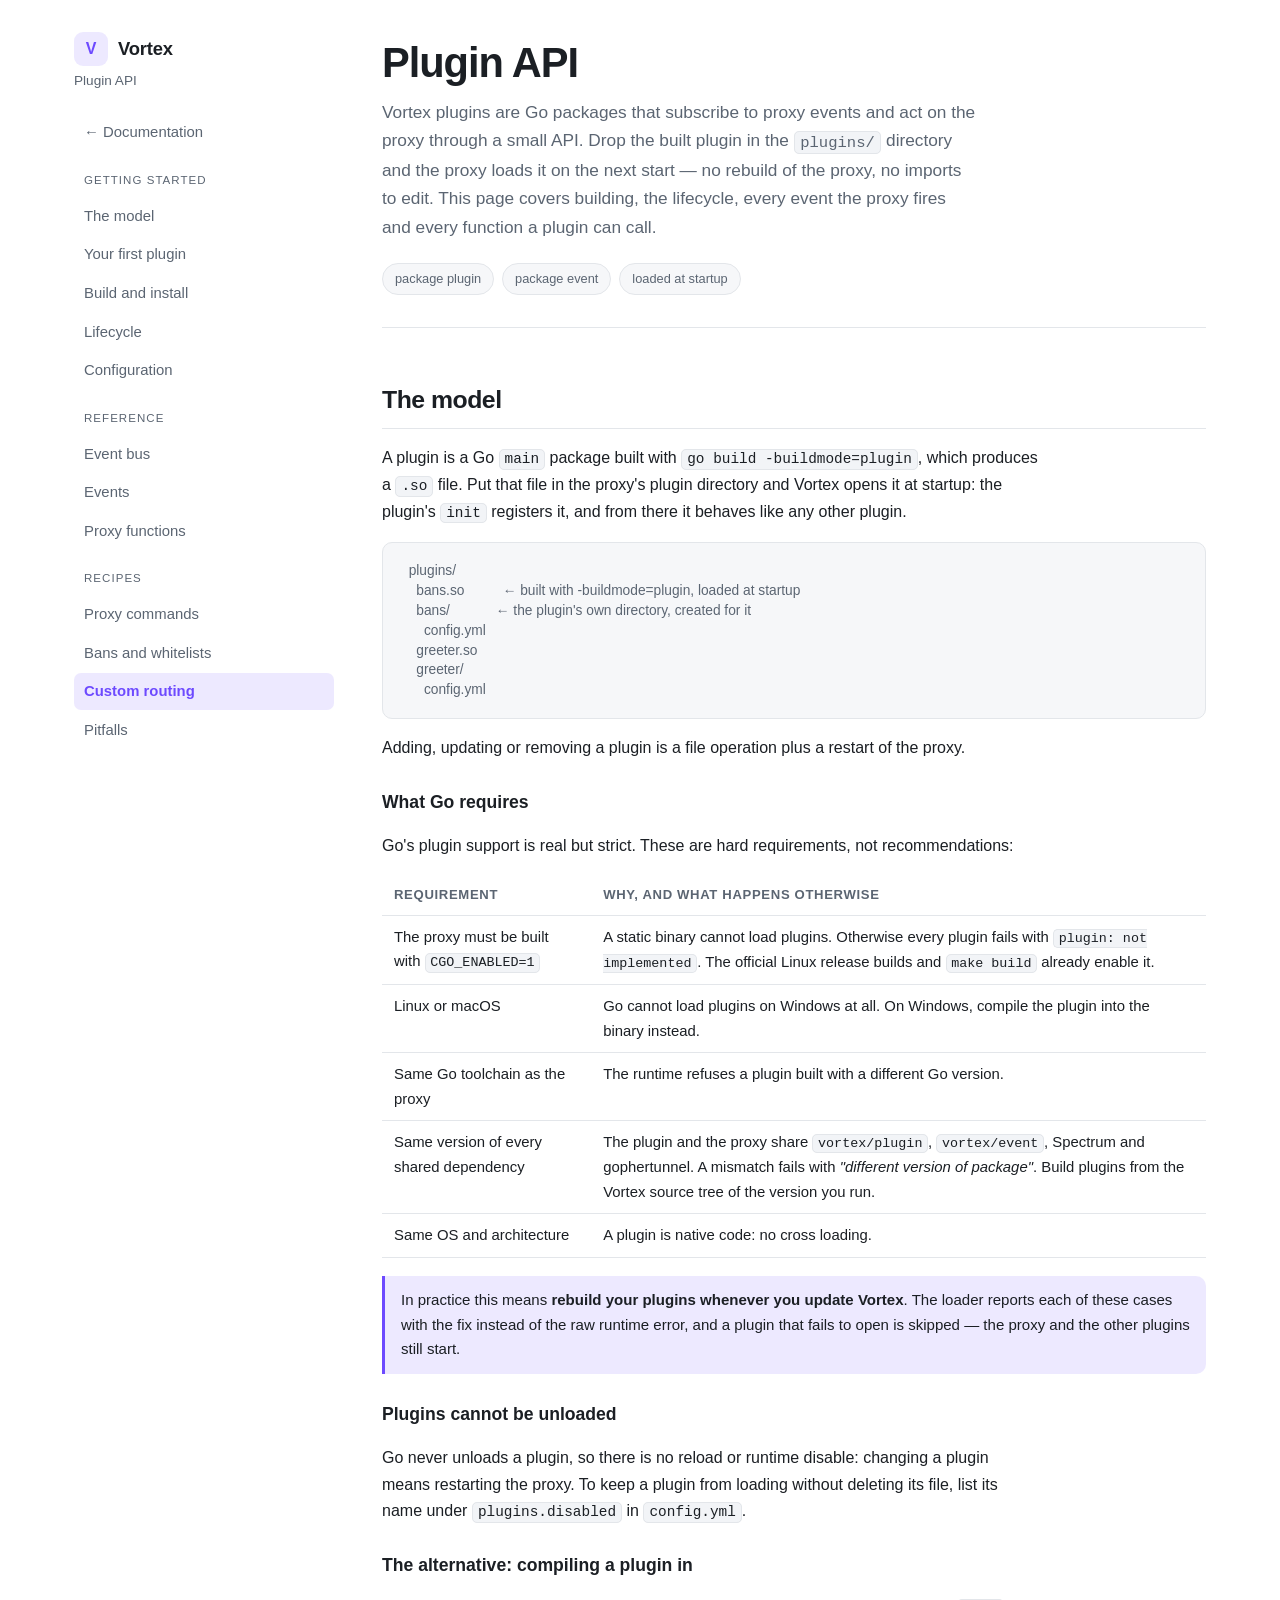
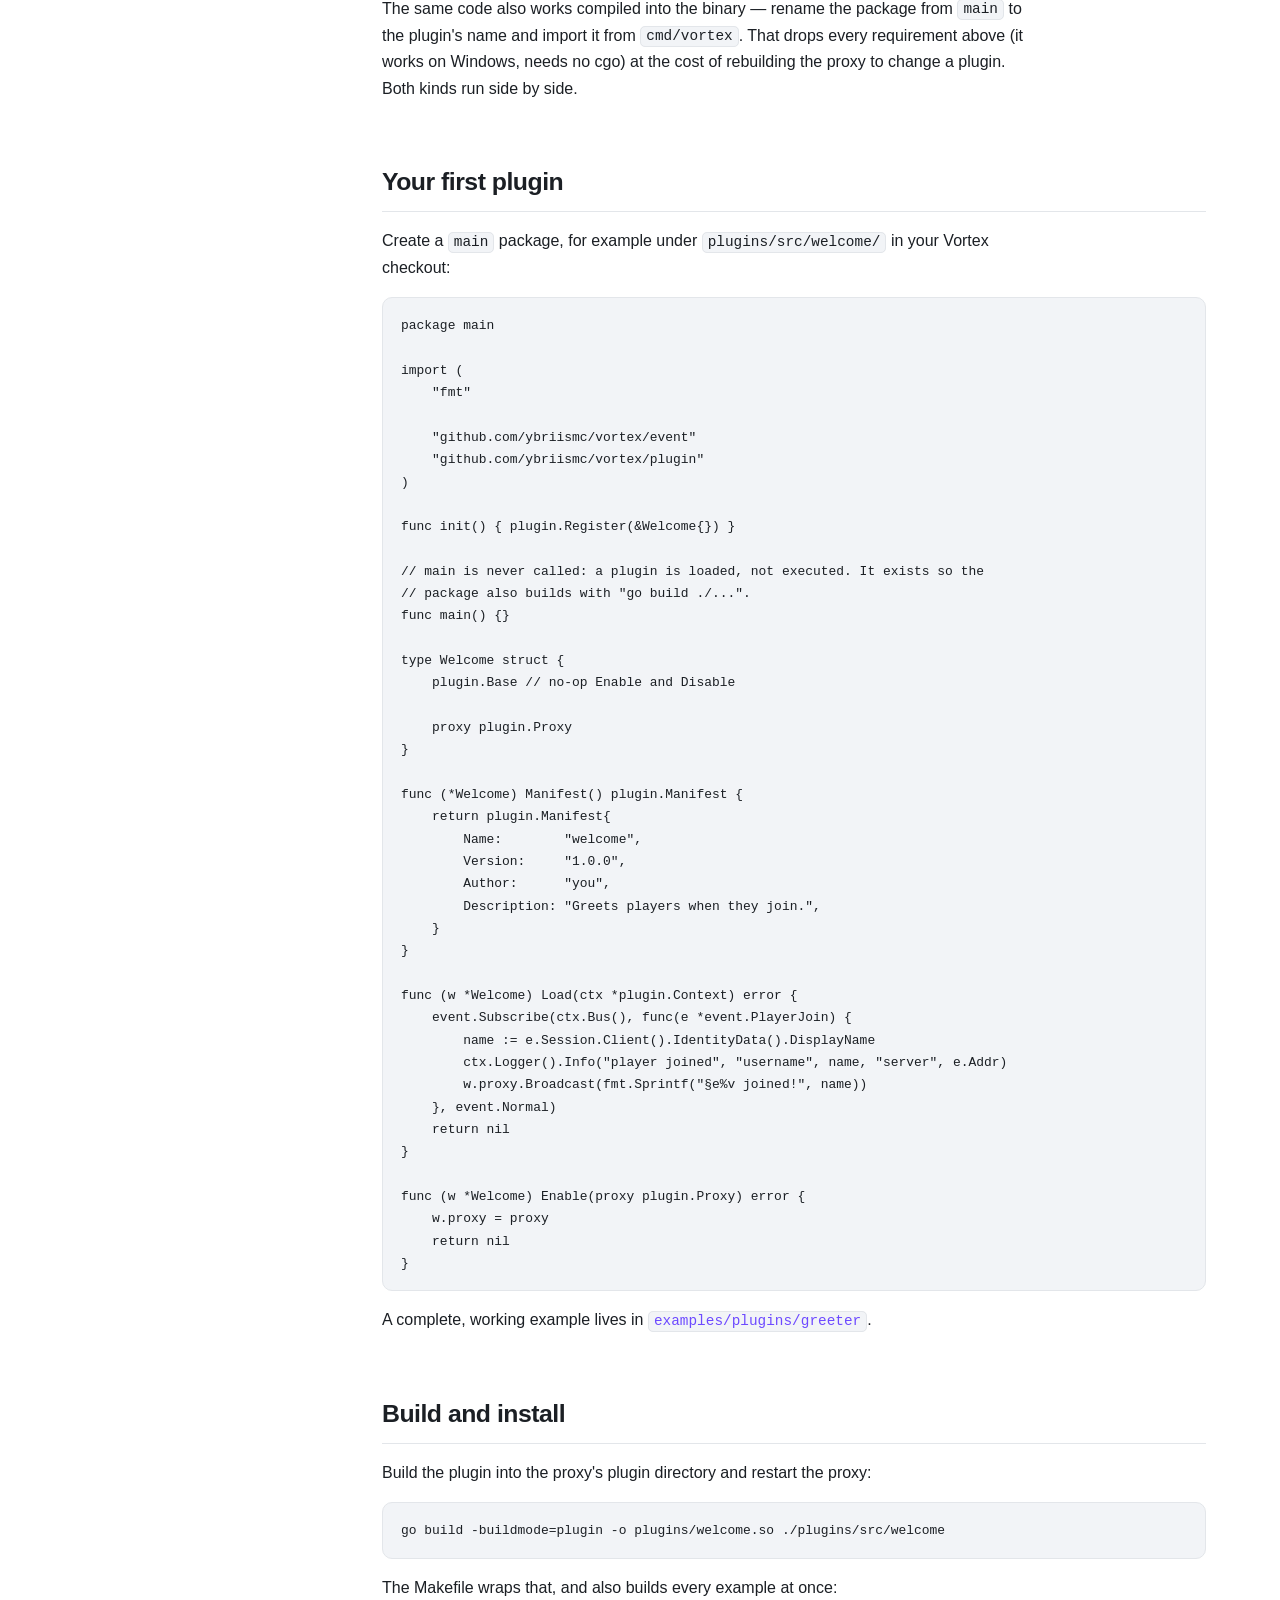
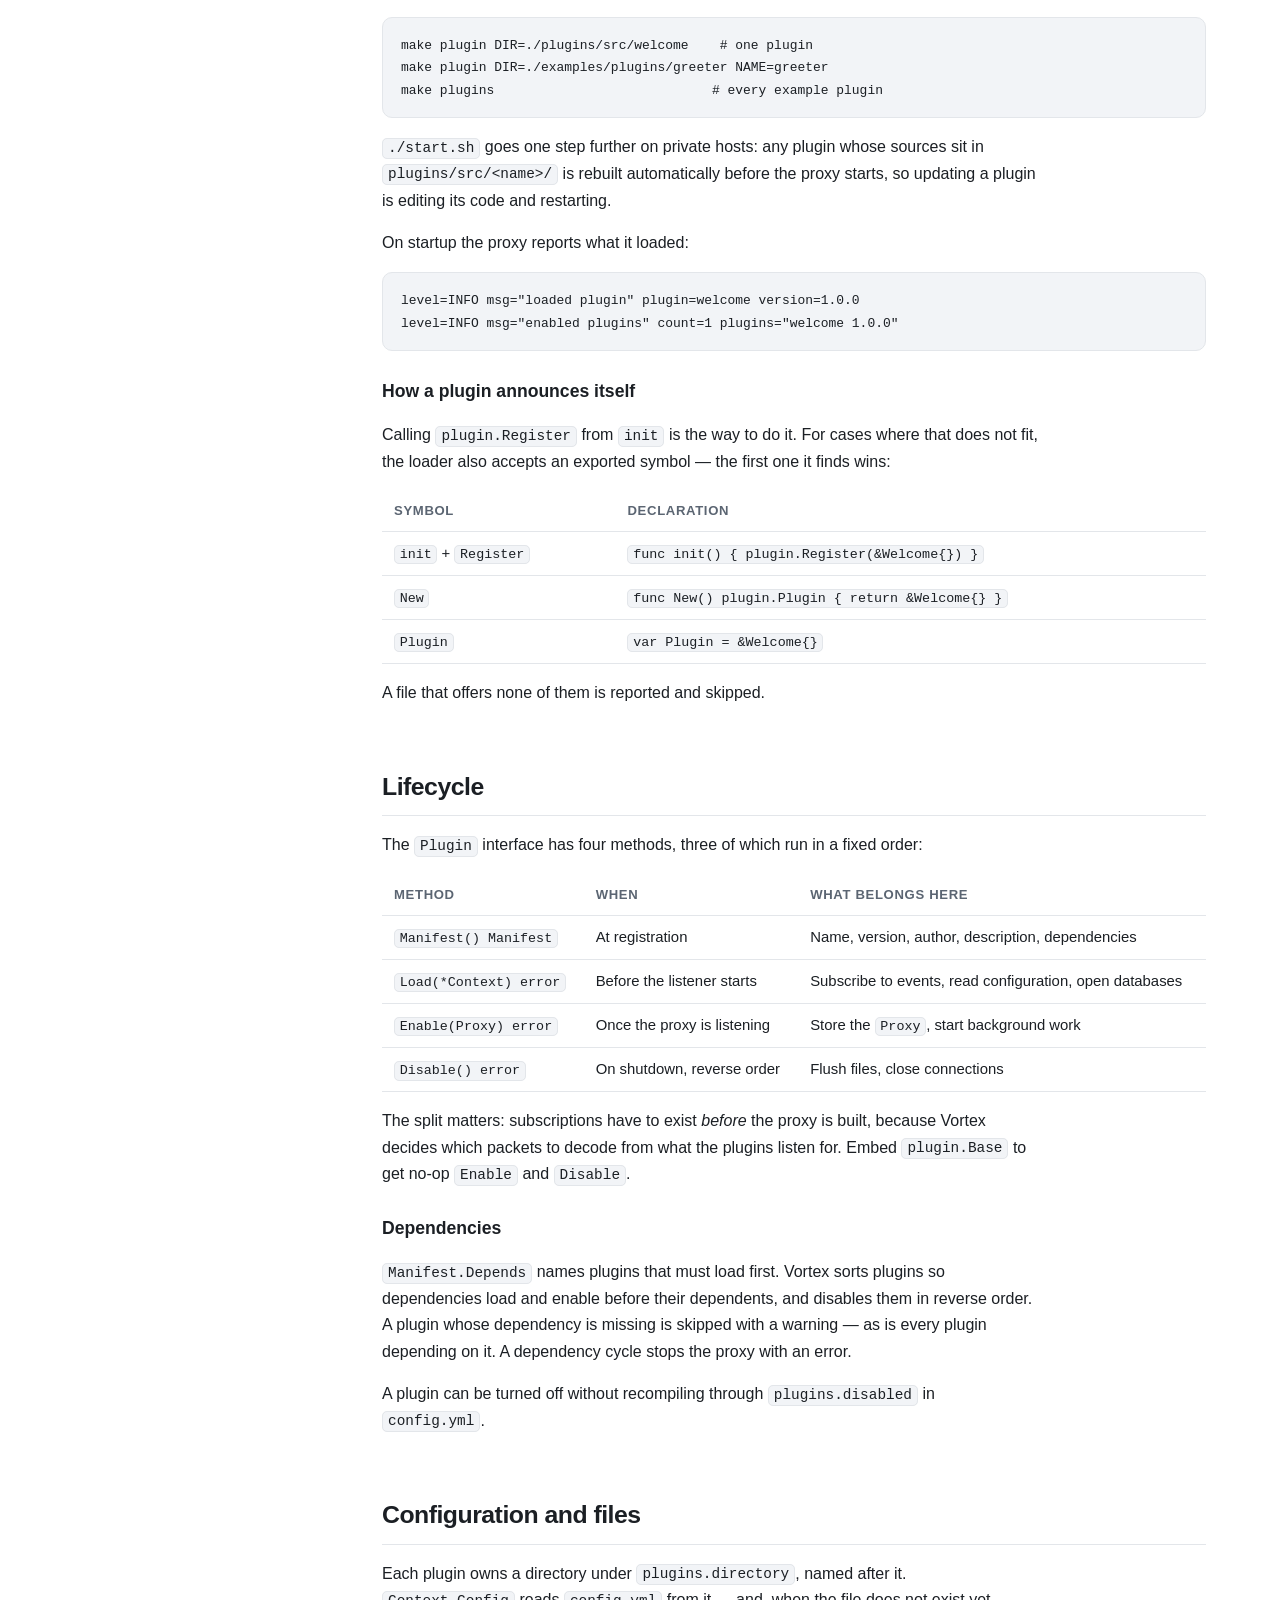
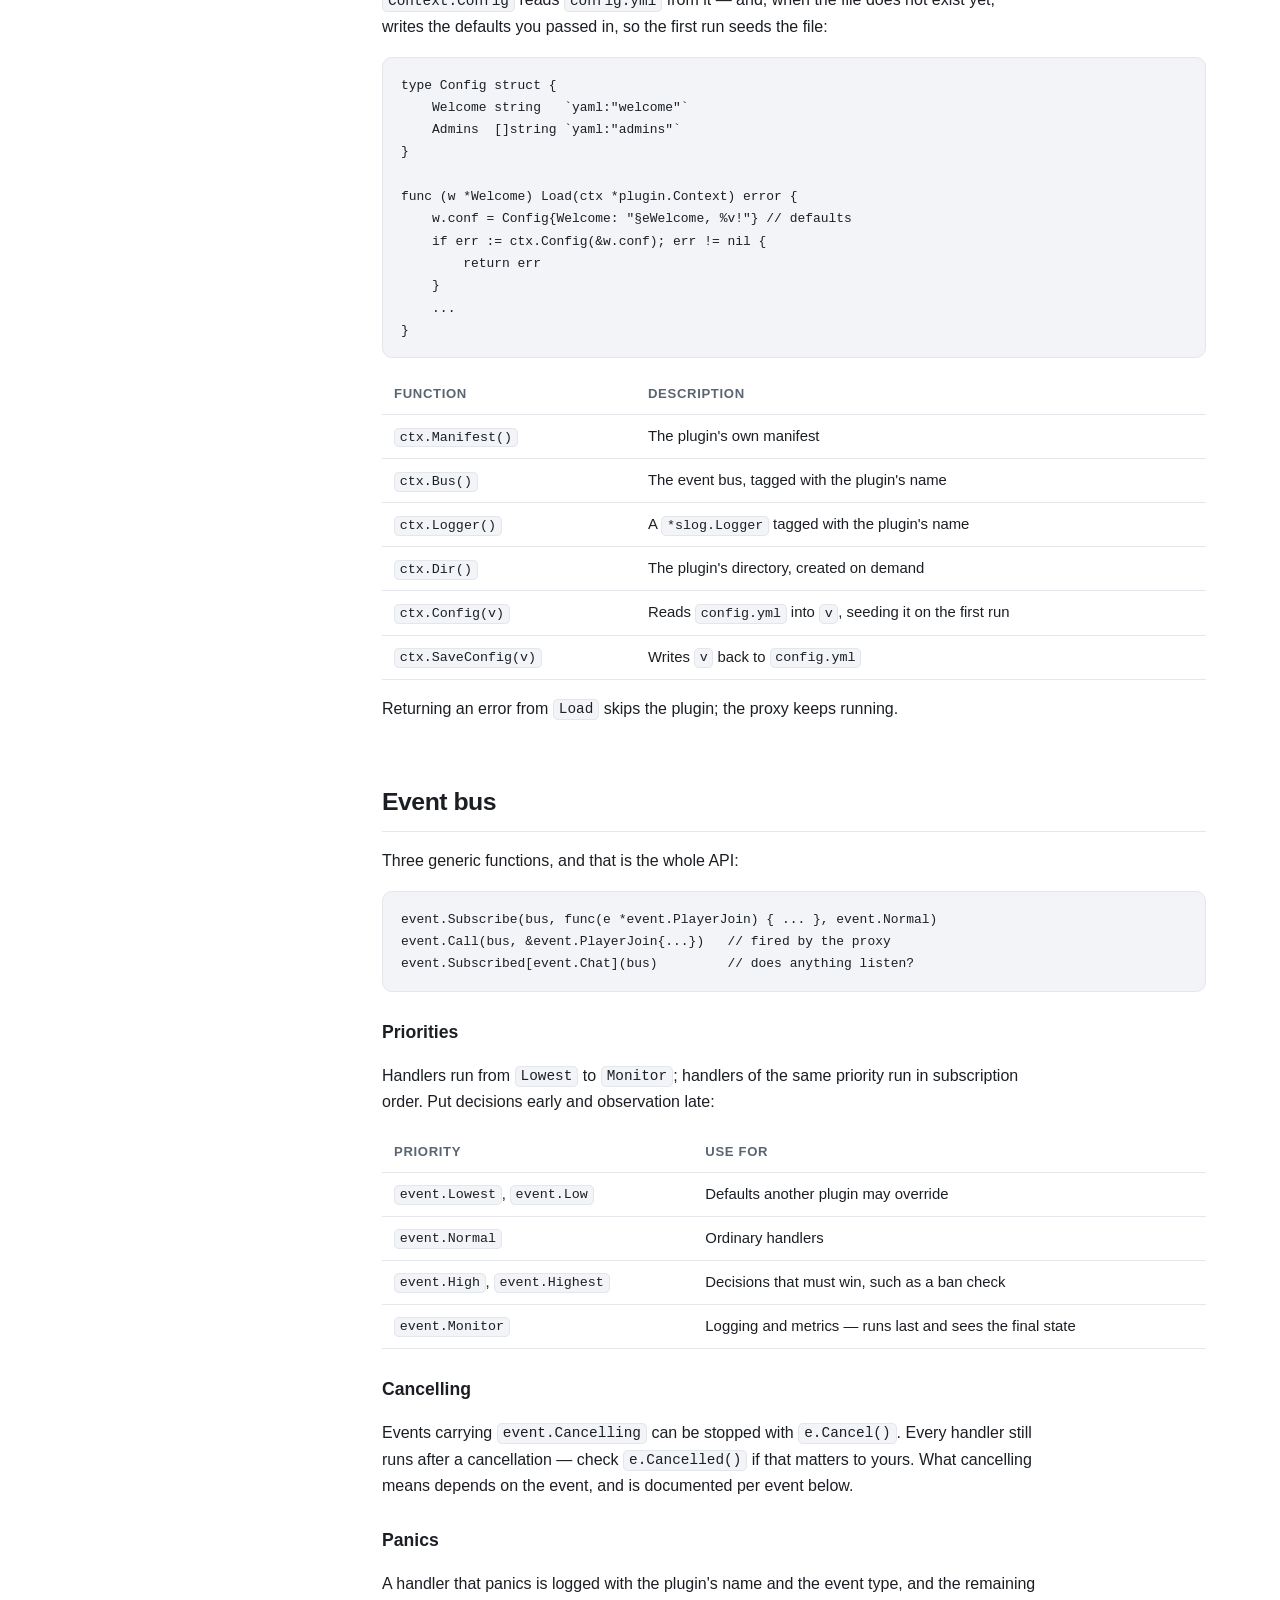
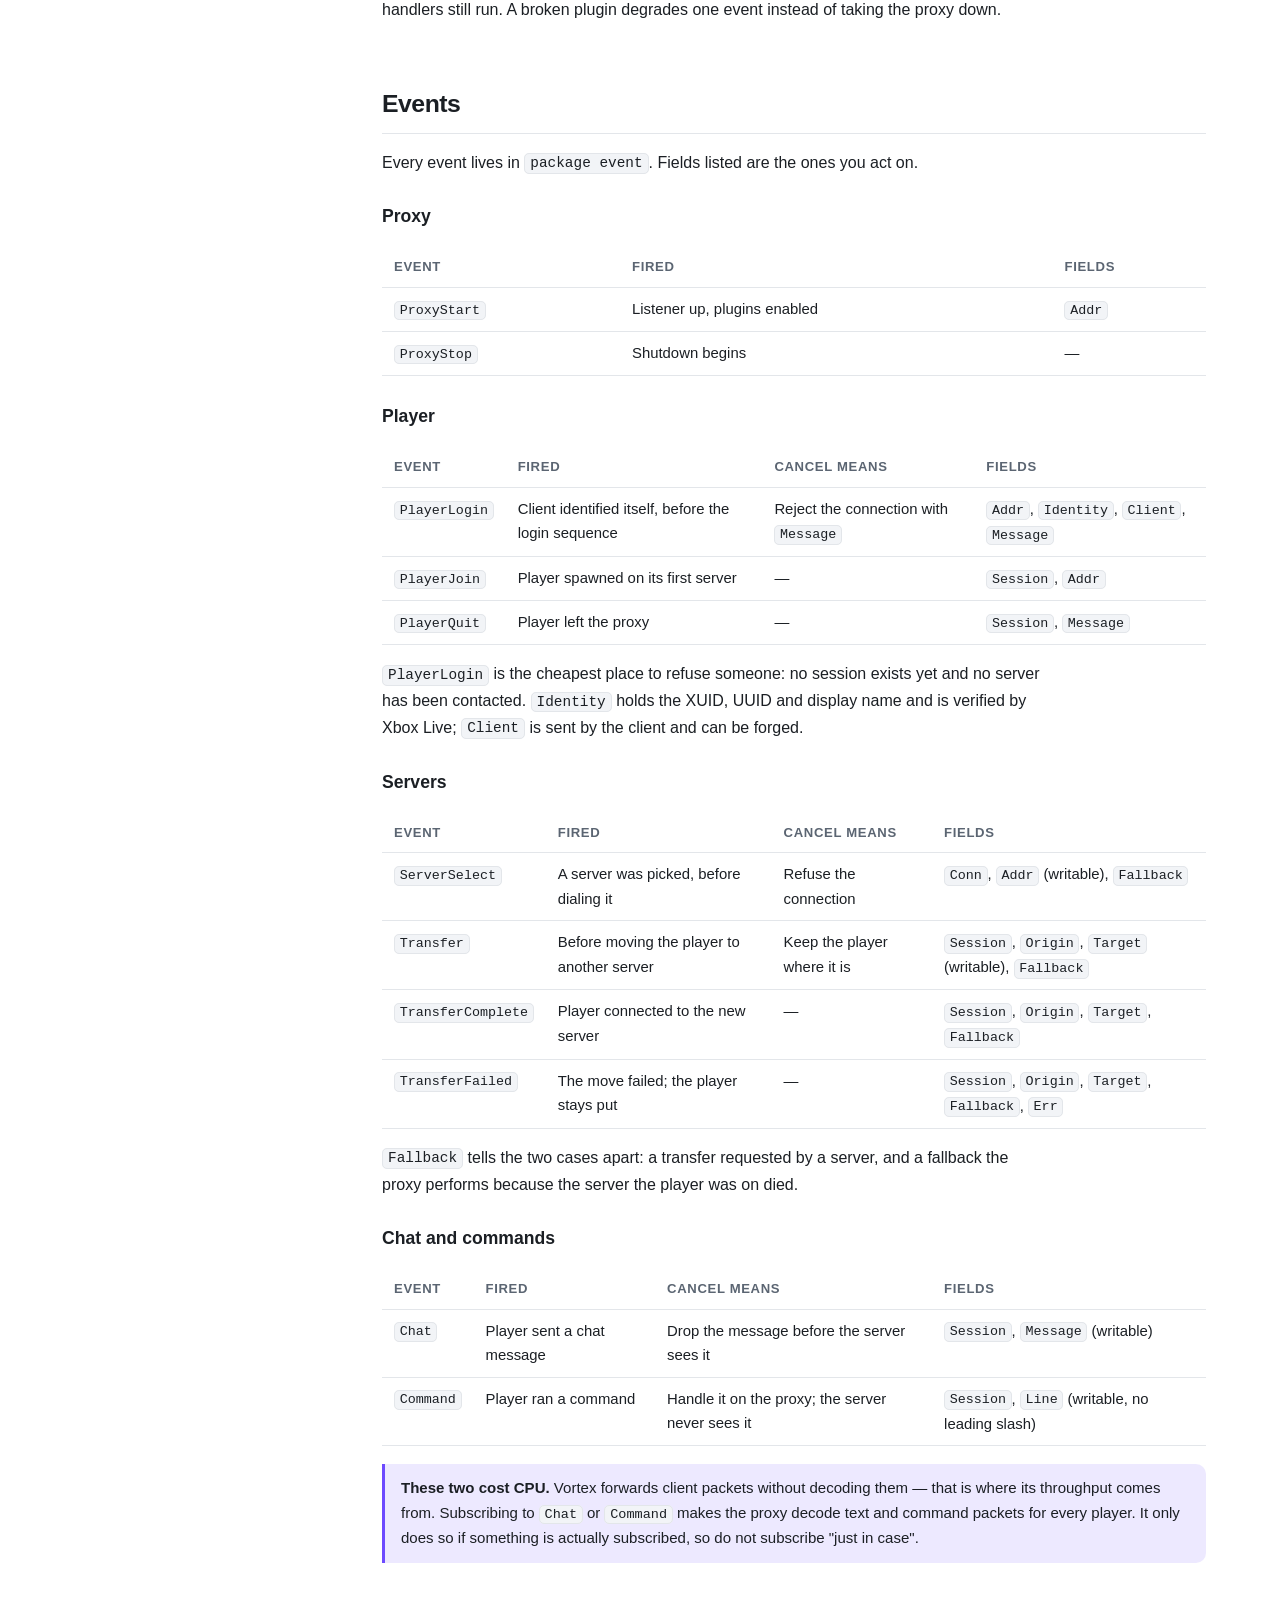
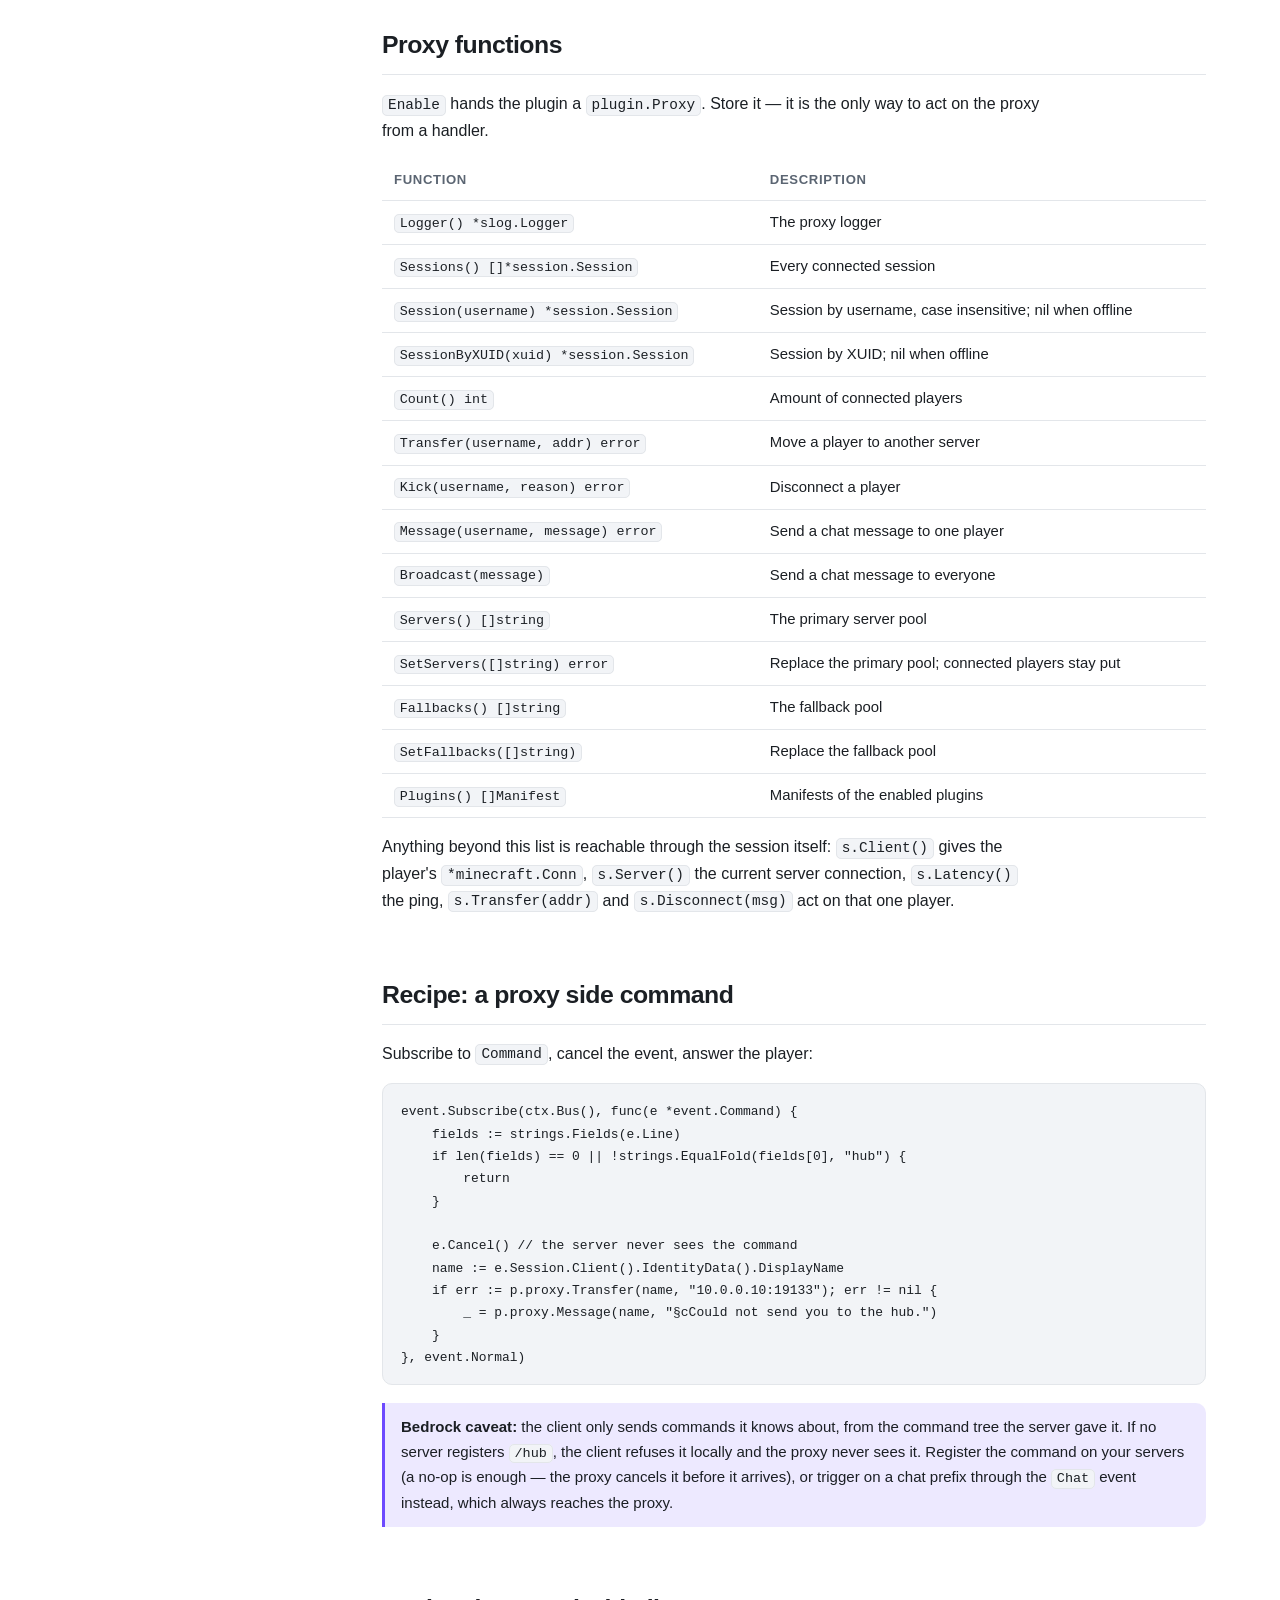
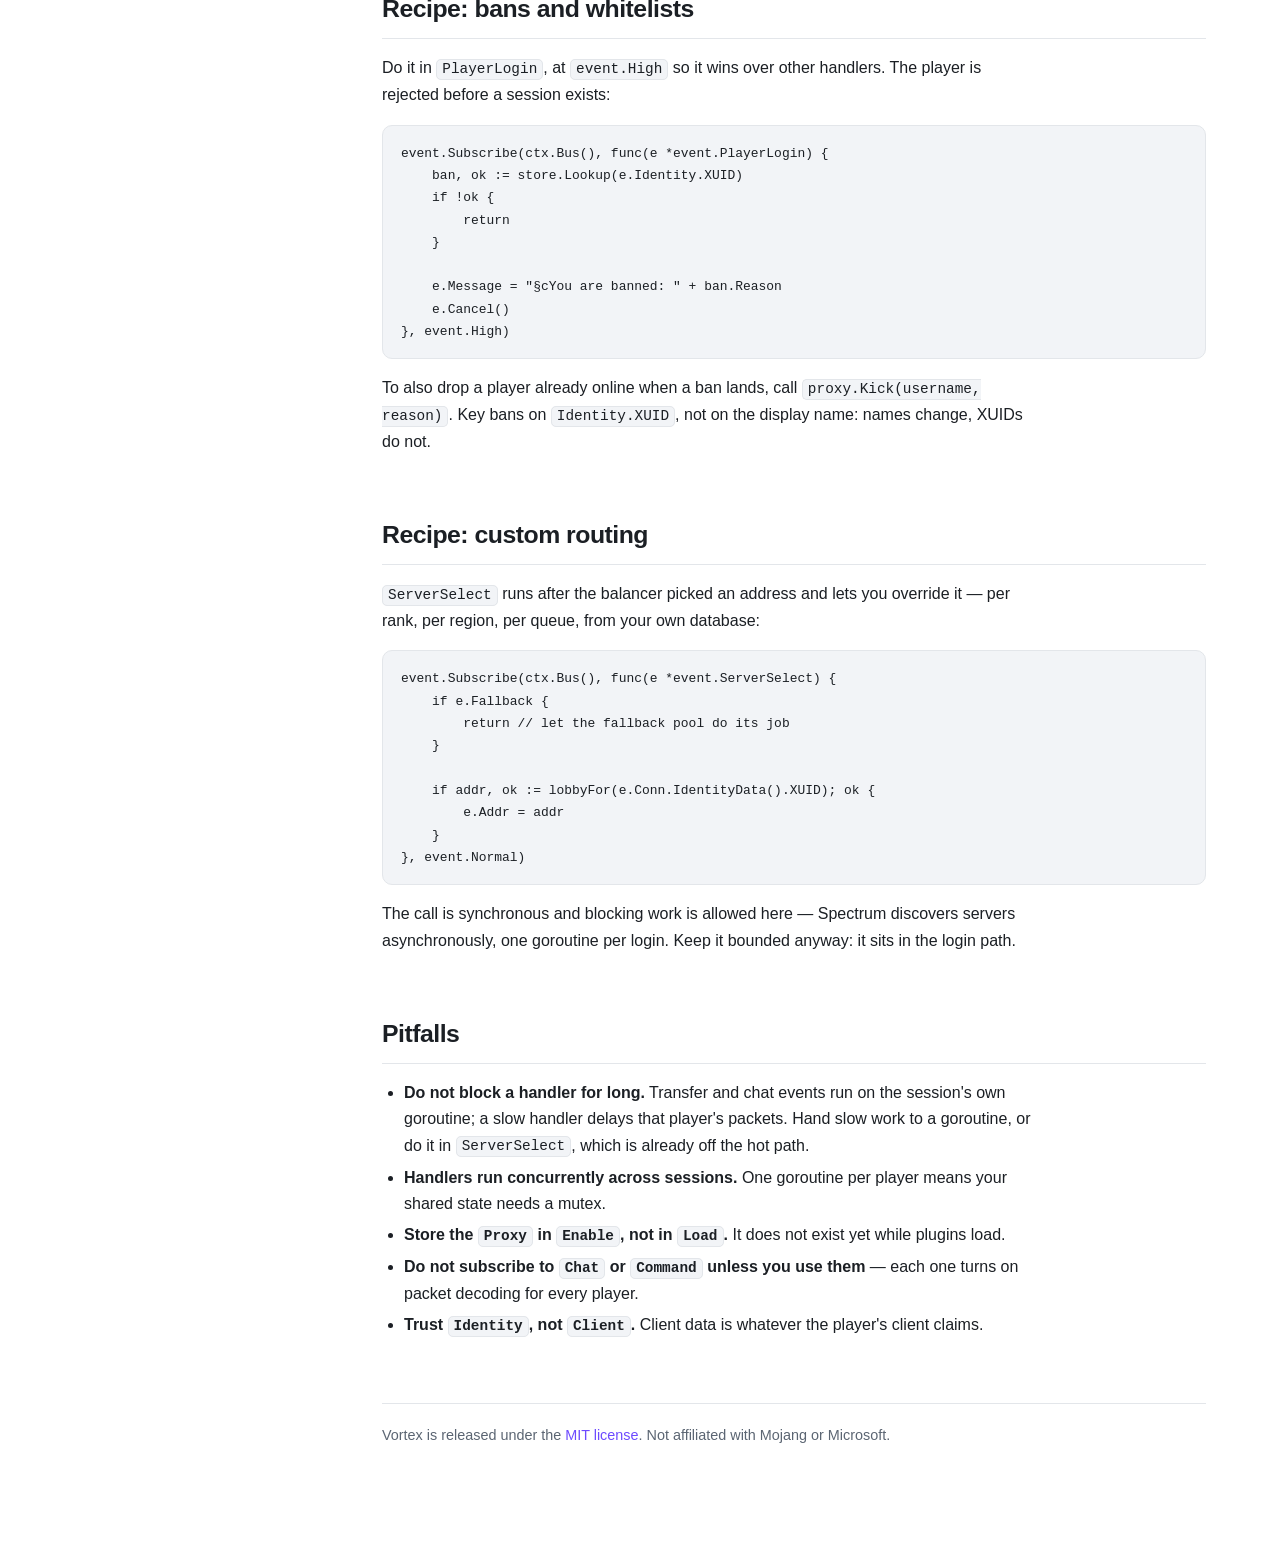
==== commit e4476fd0: "document the plugin loader" ====
--- a/docs/plugins.html
+++ b/docs/plugins.html
@@ -23,6 +23,7 @@
       <div class="nav-title">Getting started</div>
       <a href="#model">The model</a>
       <a href="#first">Your first plugin</a>
+      <a href="#build">Build and install</a>
       <a href="#lifecycle">Lifecycle</a>
       <a href="#config">Configuration</a>
 
@@ -44,44 +45,102 @@
       <h1>Plugin API</h1>
       <p>
         Vortex plugins are Go packages that subscribe to proxy events and act on the proxy
-        through a small API. This page covers the lifecycle, every event the proxy fires and
-        every function a plugin can call.
+        through a small API. Drop the built plugin in the <code>plugins/</code> directory and the
+        proxy loads it on the next start — no rebuild of the proxy, no imports to edit. This page
+        covers building, the lifecycle, every event the proxy fires and every function a plugin
+        can call.
       </p>
       <div class="badges">
         <span class="badge">package plugin</span>
         <span class="badge">package event</span>
-        <span class="badge">compile-time</span>
+        <span class="badge">loaded at startup</span>
       </div>
     </header>
 
     <section id="model">
       <h2>The model</h2>
       <p>
-        Plugins are <strong>compiled into the proxy binary</strong>. A plugin registers itself
-        from an <code>init</code> function; you add its package to the imports of
-        <code>cmd/vortex</code> and rebuild.
-      </p>
+        A plugin is a Go <code>main</code> package built with
+        <code>go build -buildmode=plugin</code>, which produces a <code>.so</code> file. Put that
+        file in the proxy's plugin directory and Vortex opens it at startup: the plugin's
+        <code>init</code> registers it, and from there it behaves like any other plugin.
+      </p>
+
+      <div class="diagram">  plugins/
+    bans.so          ← built with -buildmode=plugin, loaded at startup
+    bans/            ← the plugin's own directory, created for it
+      config.yml
+    greeter.so
+    greeter/
+      config.yml</div>
+
+      <p>Adding, updating or removing a plugin is a file operation plus a restart of the proxy.</p>
+
+      <h3>What Go requires</h3>
+      <p>
+        Go's plugin support is real but strict. These are hard requirements, not recommendations:
+      </p>
+      <div class="table-wrap">
+        <table>
+          <thead><tr><th>Requirement</th><th>Why, and what happens otherwise</th></tr></thead>
+          <tbody>
+            <tr>
+              <td>The proxy must be built with <code>CGO_ENABLED=1</code></td>
+              <td>A static binary cannot load plugins. Otherwise every plugin fails with
+                  <code>plugin: not implemented</code>. The official Linux release builds and
+                  <code>make build</code> already enable it.</td>
+            </tr>
+            <tr>
+              <td>Linux or macOS</td>
+              <td>Go cannot load plugins on Windows at all. On Windows, compile the plugin into
+                  the binary instead.</td>
+            </tr>
+            <tr>
+              <td>Same Go toolchain as the proxy</td>
+              <td>The runtime refuses a plugin built with a different Go version.</td>
+            </tr>
+            <tr>
+              <td>Same version of every shared dependency</td>
+              <td>The plugin and the proxy share <code>vortex/plugin</code>,
+                  <code>vortex/event</code>, Spectrum and gophertunnel. A mismatch fails with
+                  <em>"different version of package"</em>. Build plugins from the Vortex source
+                  tree of the version you run.</td>
+            </tr>
+            <tr>
+              <td>Same OS and architecture</td>
+              <td>A plugin is native code: no cross loading.</td>
+            </tr>
+          </tbody>
+        </table>
+      </div>
       <div class="note">
-        Go has no reliable way of loading code at runtime. Its <code>plugin</code> package
-        (<code>.so</code> files) only works on Linux and macOS, requires the plugin and the proxy
-        to be built with the exact same Go version <em>and</em> the same version of every shared
-        dependency, and cannot unload. Compiling plugins in trades hot loading for something that
-        always works: real Go types, direct calls, no serialization, no version roulette.
-      </div>
-      <p>What that buys you, compared to a proxy that loads jars at runtime:</p>
-      <ul>
-        <li>A plugin holds a real <code>*session.Session</code> and calls methods on it.</li>
-        <li>No IPC and no serialization on the event path.</li>
-        <li>A compile error instead of a crash when the proxy API changes.</li>
-      </ul>
-      <p>And what it costs: to add, update or remove a plugin you rebuild and restart the proxy.</p>
+        In practice this means <strong>rebuild your plugins whenever you update Vortex</strong>.
+        The loader reports each of these cases with the fix instead of the raw runtime error, and
+        a plugin that fails to open is skipped — the proxy and the other plugins still start.
+      </div>
+
+      <h3>Plugins cannot be unloaded</h3>
+      <p>
+        Go never unloads a plugin, so there is no reload or runtime disable: changing a plugin
+        means restarting the proxy. To keep a plugin from loading without deleting its file, list
+        its name under <code>plugins.disabled</code> in <code>config.yml</code>.
+      </p>
+
+      <h3>The alternative: compiling a plugin in</h3>
+      <p>
+        The same code also works compiled into the binary — rename the package from
+        <code>main</code> to the plugin's name and import it from <code>cmd/vortex</code>. That
+        drops every requirement above (it works on Windows, needs no cgo) at the cost of
+        rebuilding the proxy to change a plugin. Both kinds run side by side.
+      </p>
     </section>
 
     <section id="first">
       <h2>Your first plugin</h2>
-      <p>Create a package anywhere in your module — or in a fork of Vortex under <code>plugins/</code>:</p>
-
-<pre><code>package welcome
+      <p>Create a <code>main</code> package, for example under <code>plugins/src/welcome/</code>
+         in your Vortex checkout:</p>
+
+<pre><code>package main
 
 import (
     "fmt"
@@ -91,6 +150,10 @@
 )
 
 func init() { plugin.Register(&amp;Welcome{}) }
+
+// main is never called: a plugin is loaded, not executed. It exists so the
+// package also builds with "go build ./...".
+func main() {}
 
 type Welcome struct {
     plugin.Base // no-op Enable and Disable
@@ -121,16 +184,52 @@
     return nil
 }</code></pre>
 
-      <p>Then load it by importing the package in <code>cmd/vortex/main.go</code> and rebuilding:</p>
-
-<pre><code>import (
-    _ "github.com/you/yourmodule/welcome"
-)</code></pre>
-
       <p>
         A complete, working example lives in
         <a href="https://github.com/ybriismc/Vortex/tree/main/examples/plugins/greeter"><code>examples/plugins/greeter</code></a>.
       </p>
+    </section>
+
+    <section id="build">
+      <h2>Build and install</h2>
+      <p>Build the plugin into the proxy's plugin directory and restart the proxy:</p>
+
+<pre><code>go build -buildmode=plugin -o plugins/welcome.so ./plugins/src/welcome</code></pre>
+
+      <p>The Makefile wraps that, and also builds every example at once:</p>
+
+<pre><code>make plugin DIR=./plugins/src/welcome    # one plugin
+make plugin DIR=./examples/plugins/greeter NAME=greeter
+make plugins                            # every example plugin</code></pre>
+
+      <p>
+        <code>./start.sh</code> goes one step further on private hosts: any plugin whose sources
+        sit in <code>plugins/src/&lt;name&gt;/</code> is rebuilt automatically before the proxy
+        starts, so updating a plugin is editing its code and restarting.
+      </p>
+
+      <p>On startup the proxy reports what it loaded:</p>
+
+<pre><code>level=INFO msg="loaded plugin" plugin=welcome version=1.0.0
+level=INFO msg="enabled plugins" count=1 plugins="welcome 1.0.0"</code></pre>
+
+      <h3>How a plugin announces itself</h3>
+      <p>
+        Calling <code>plugin.Register</code> from <code>init</code> is the way to do it. For cases
+        where that does not fit, the loader also accepts an exported symbol — the first one it
+        finds wins:
+      </p>
+      <div class="table-wrap">
+        <table>
+          <thead><tr><th>Symbol</th><th>Declaration</th></tr></thead>
+          <tbody>
+            <tr><td><code>init</code> + <code>Register</code></td><td><code>func init() { plugin.Register(&amp;Welcome{}) }</code></td></tr>
+            <tr><td><code>New</code></td><td><code>func New() plugin.Plugin { return &amp;Welcome{} }</code></td></tr>
+            <tr><td><code>Plugin</code></td><td><code>var Plugin = &amp;Welcome{}</code></td></tr>
+          </tbody>
+        </table>
+      </div>
+      <p>A file that offers none of them is reported and skipped.</p>
     </section>
 
     <section id="lifecycle">
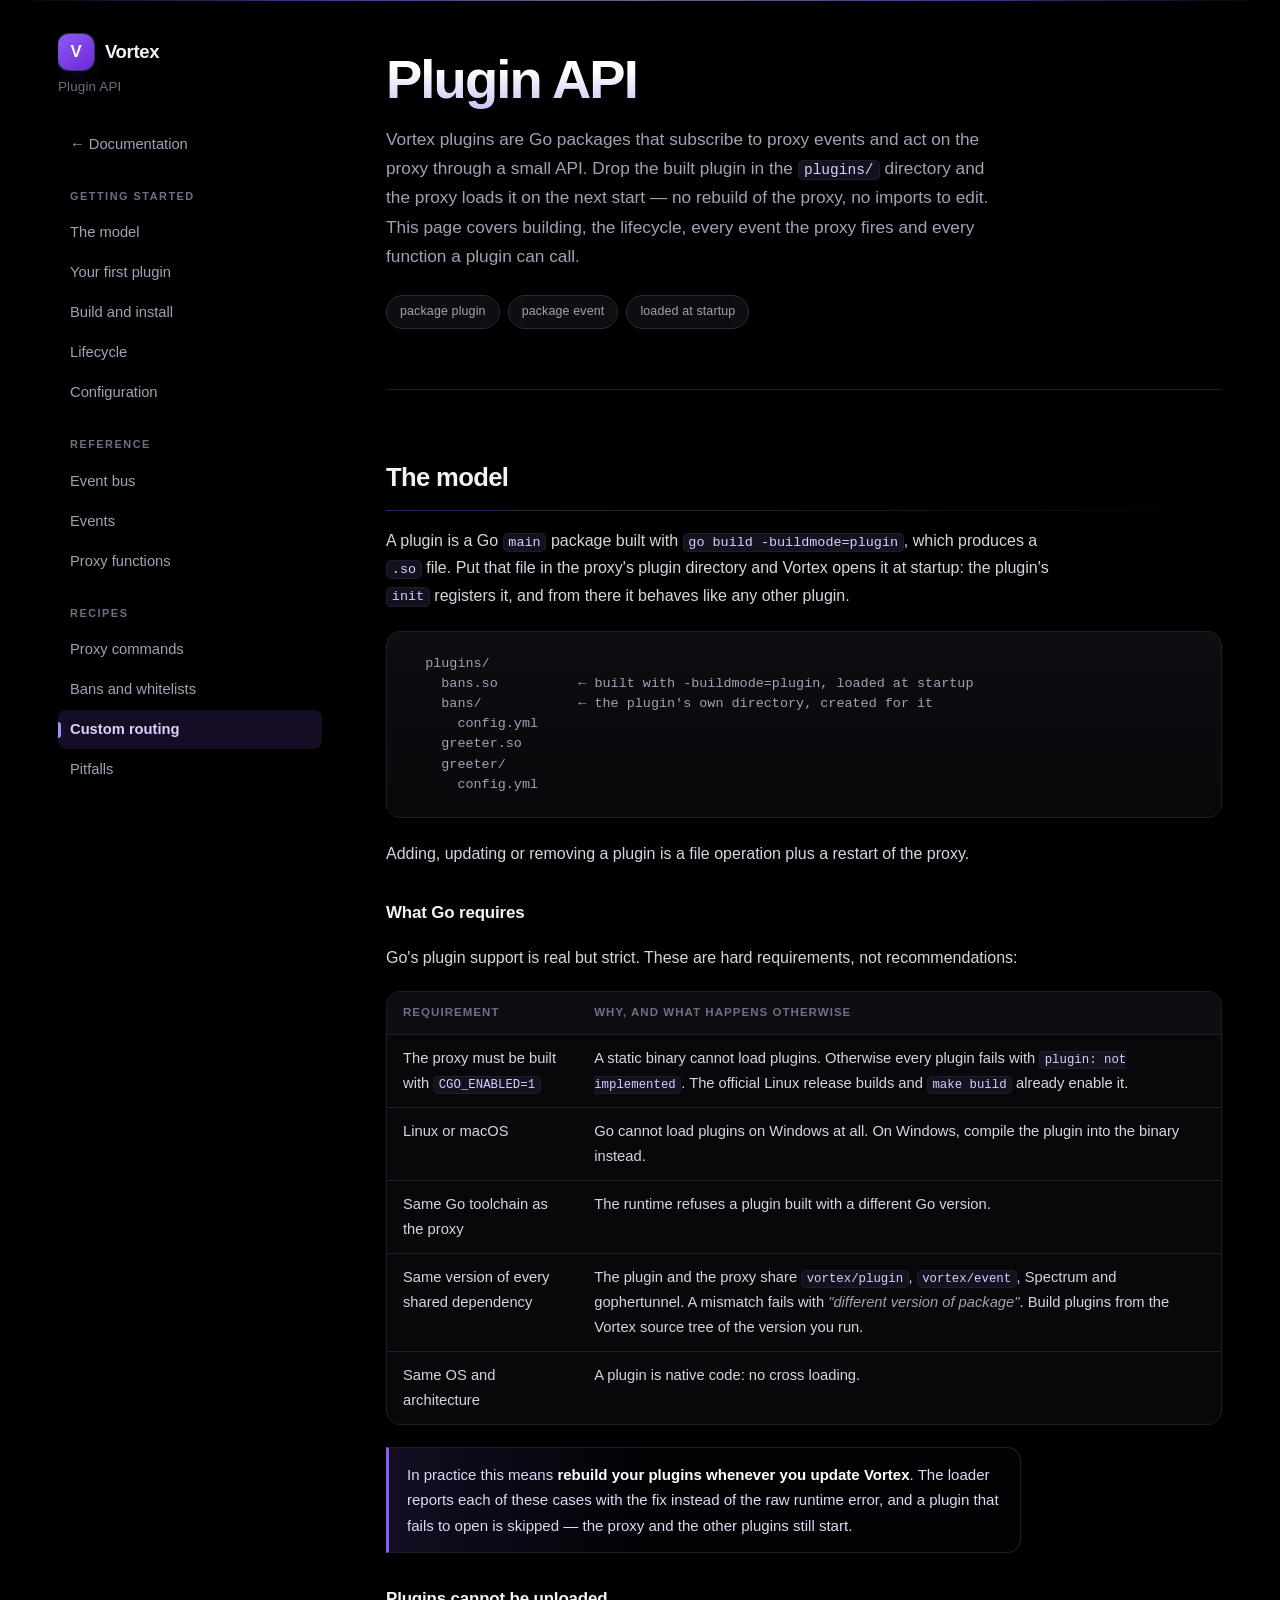
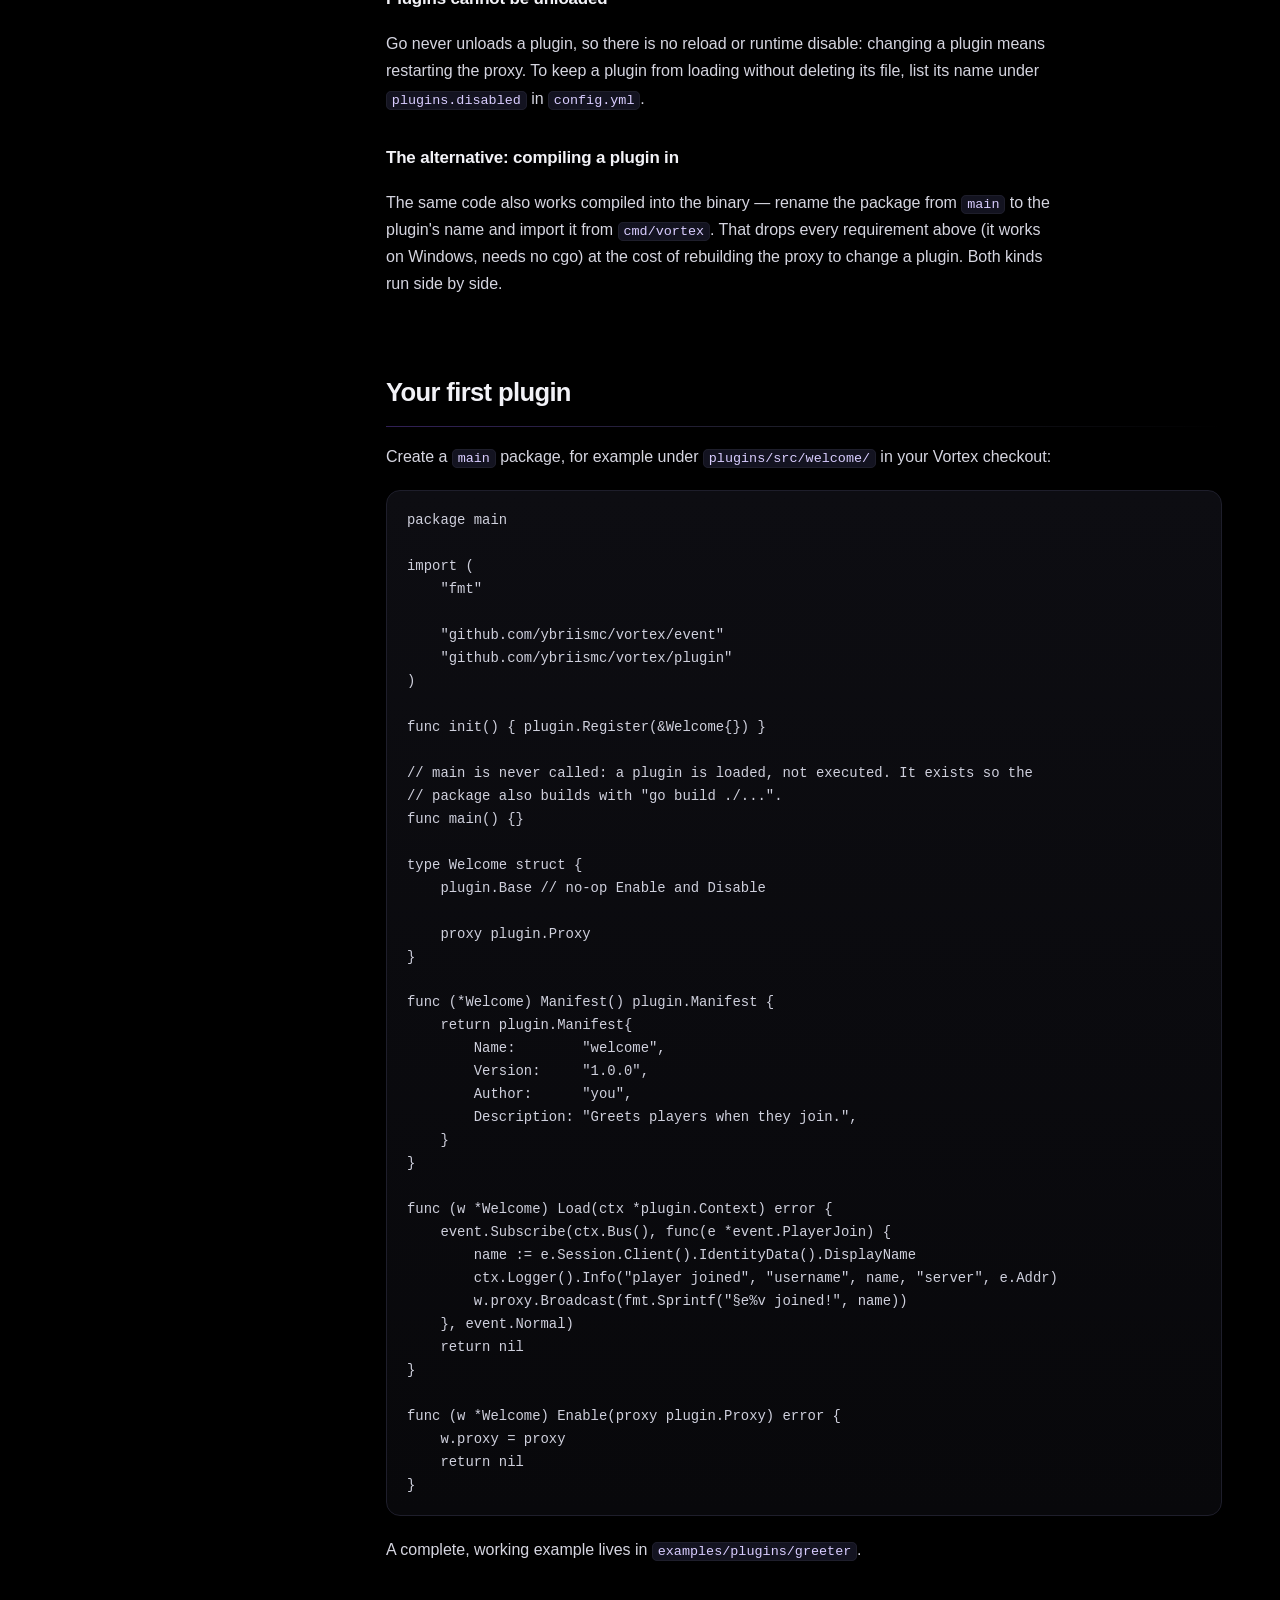
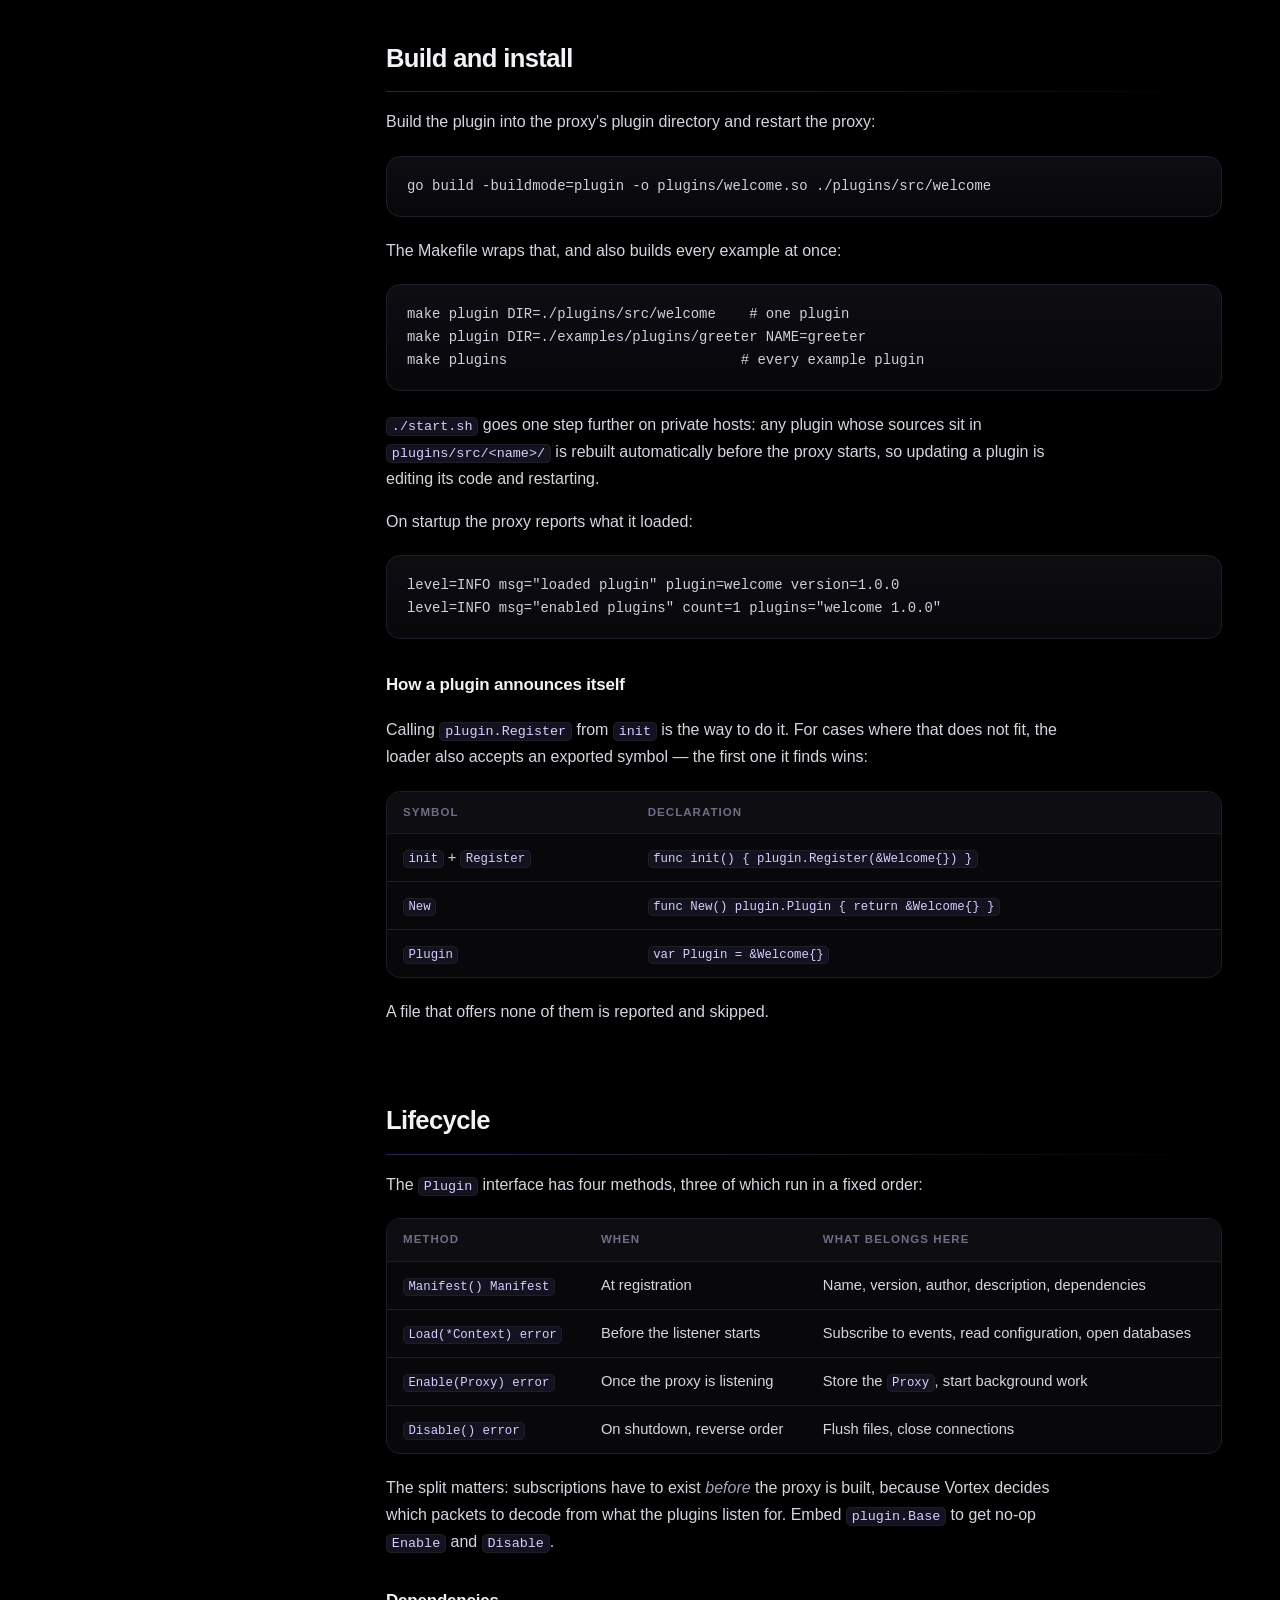
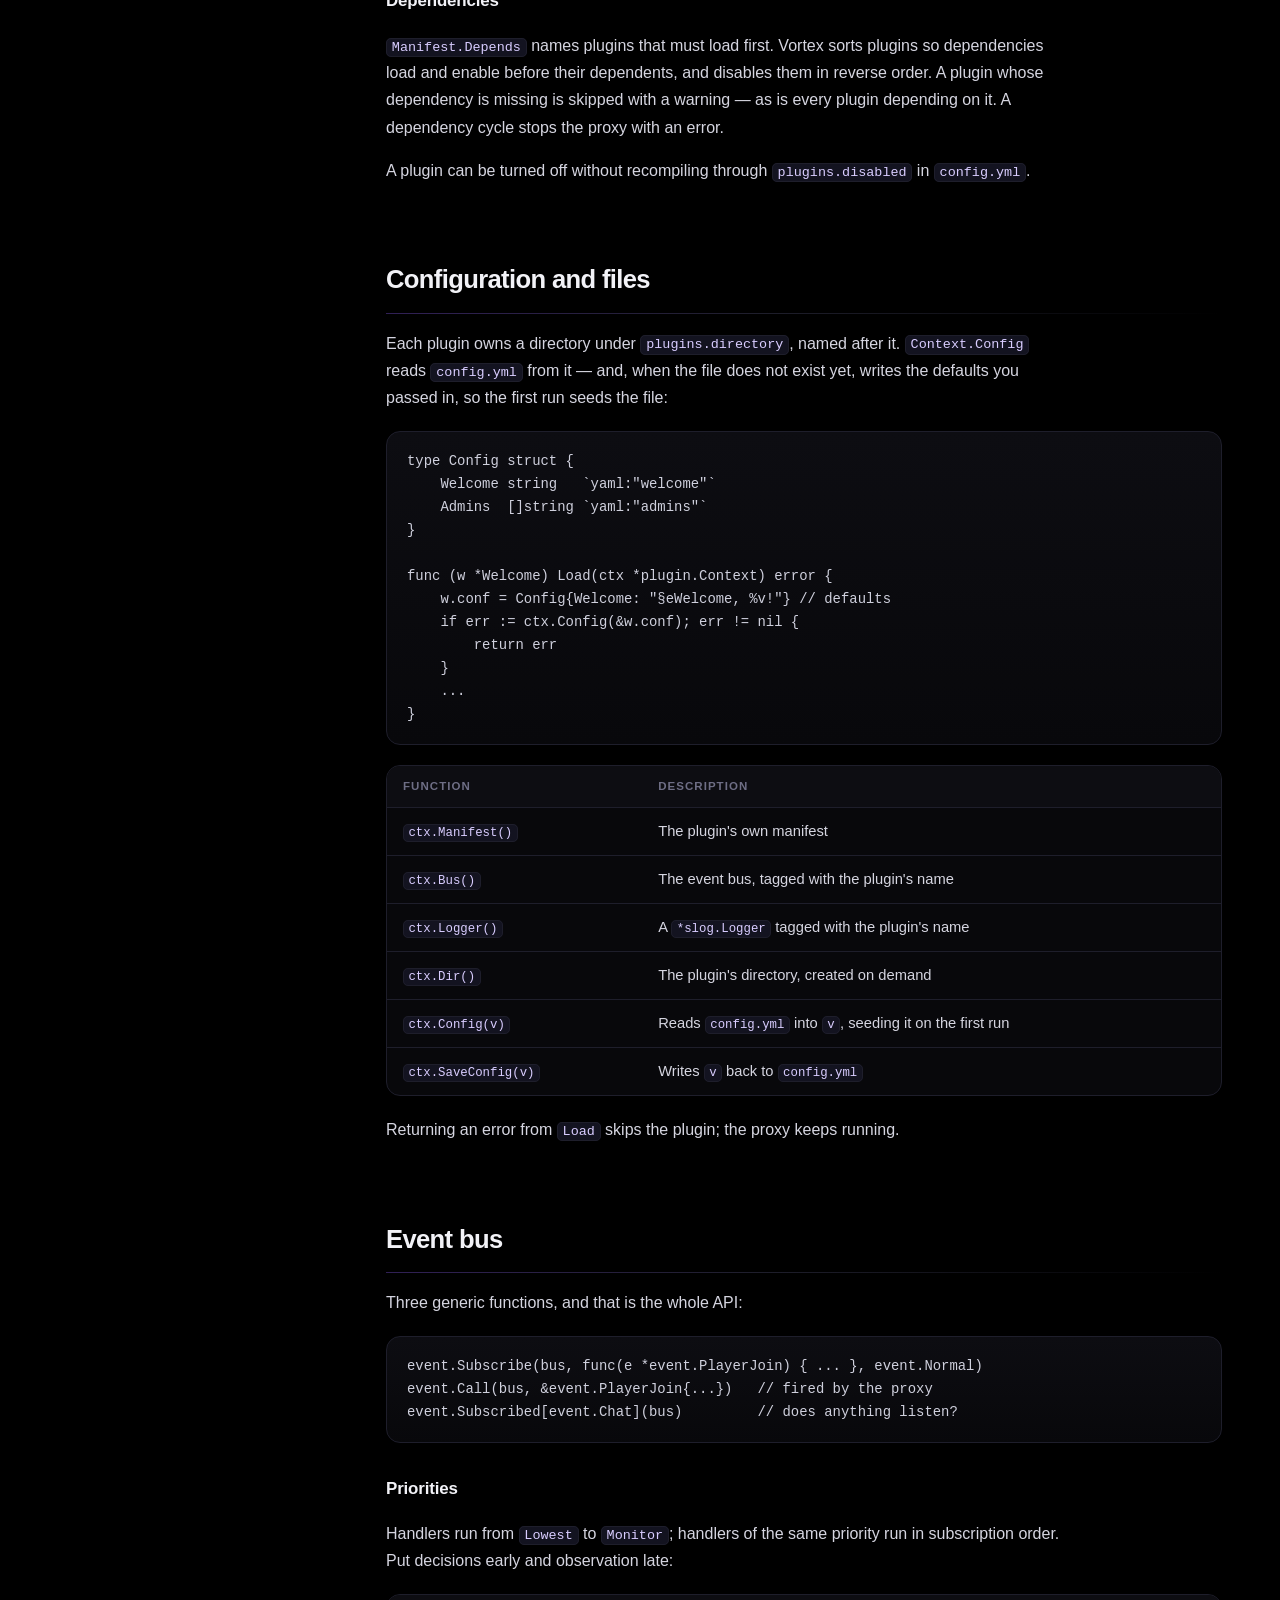
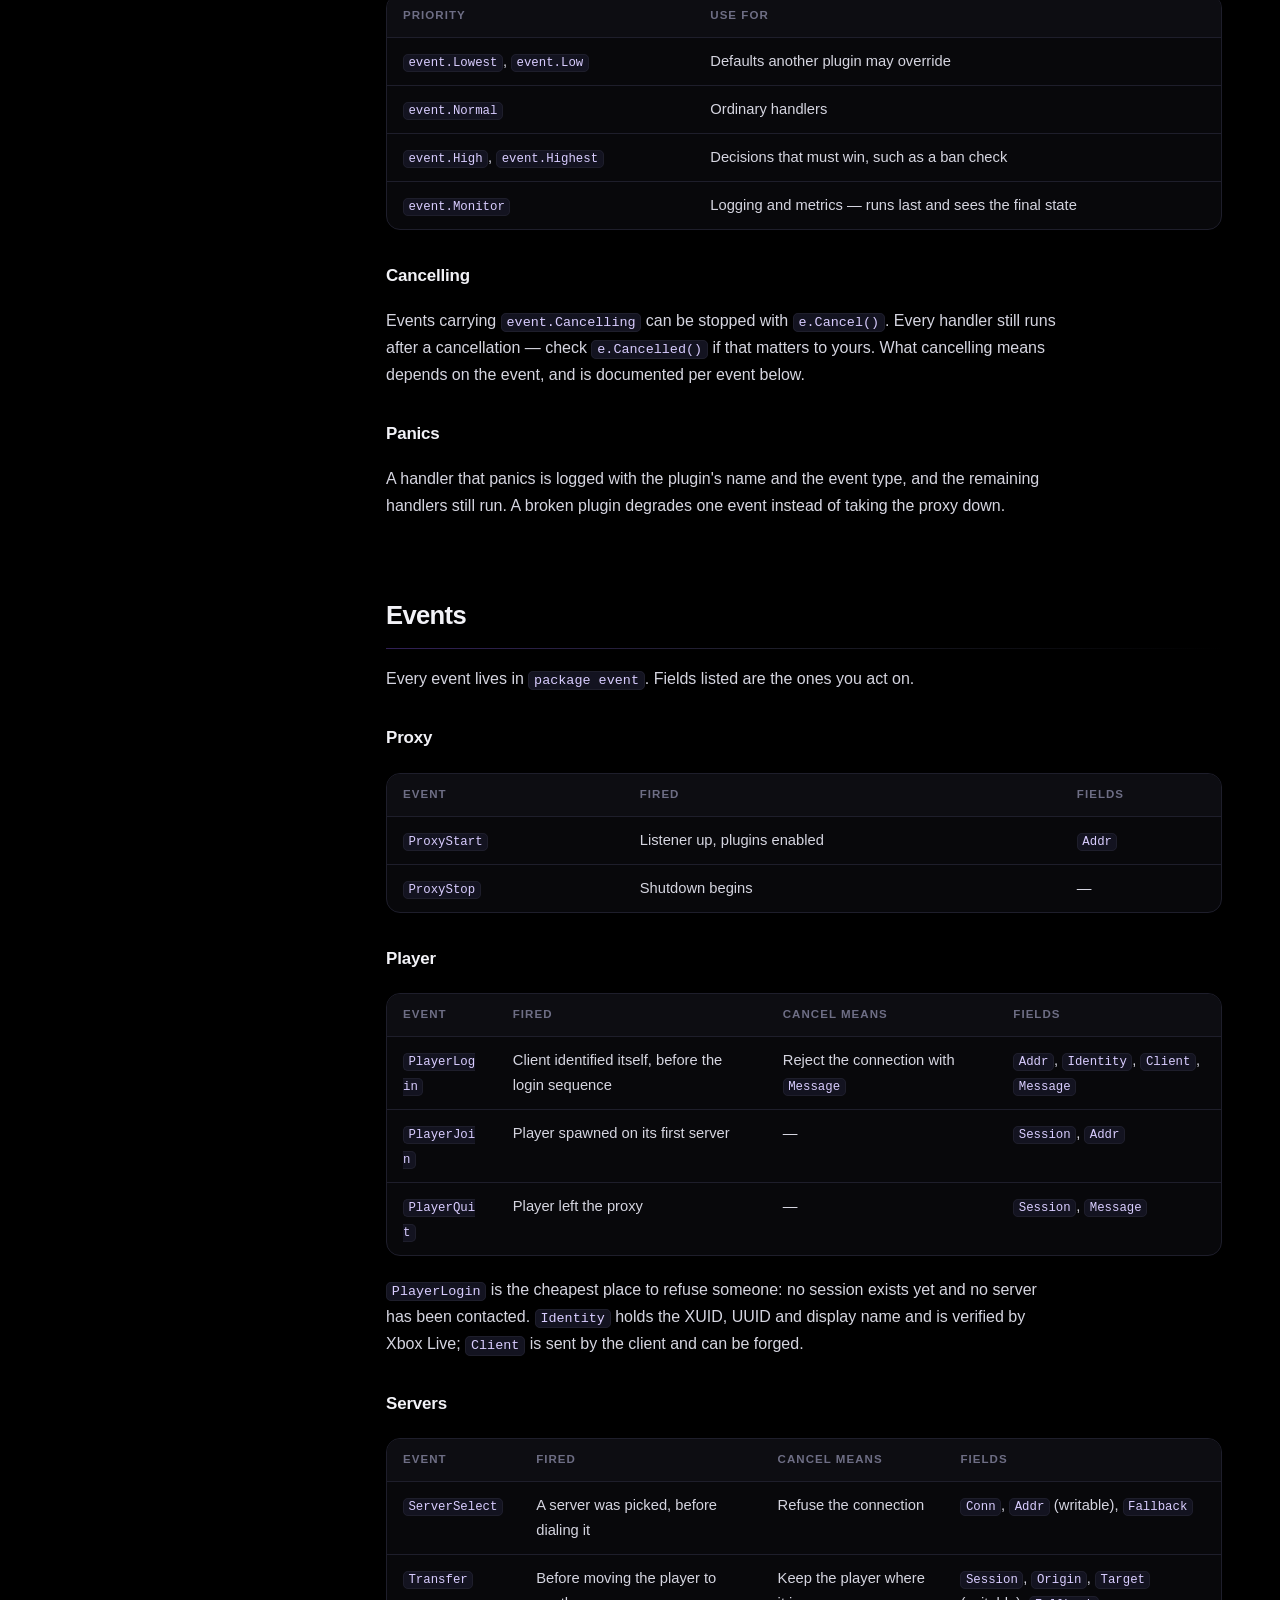
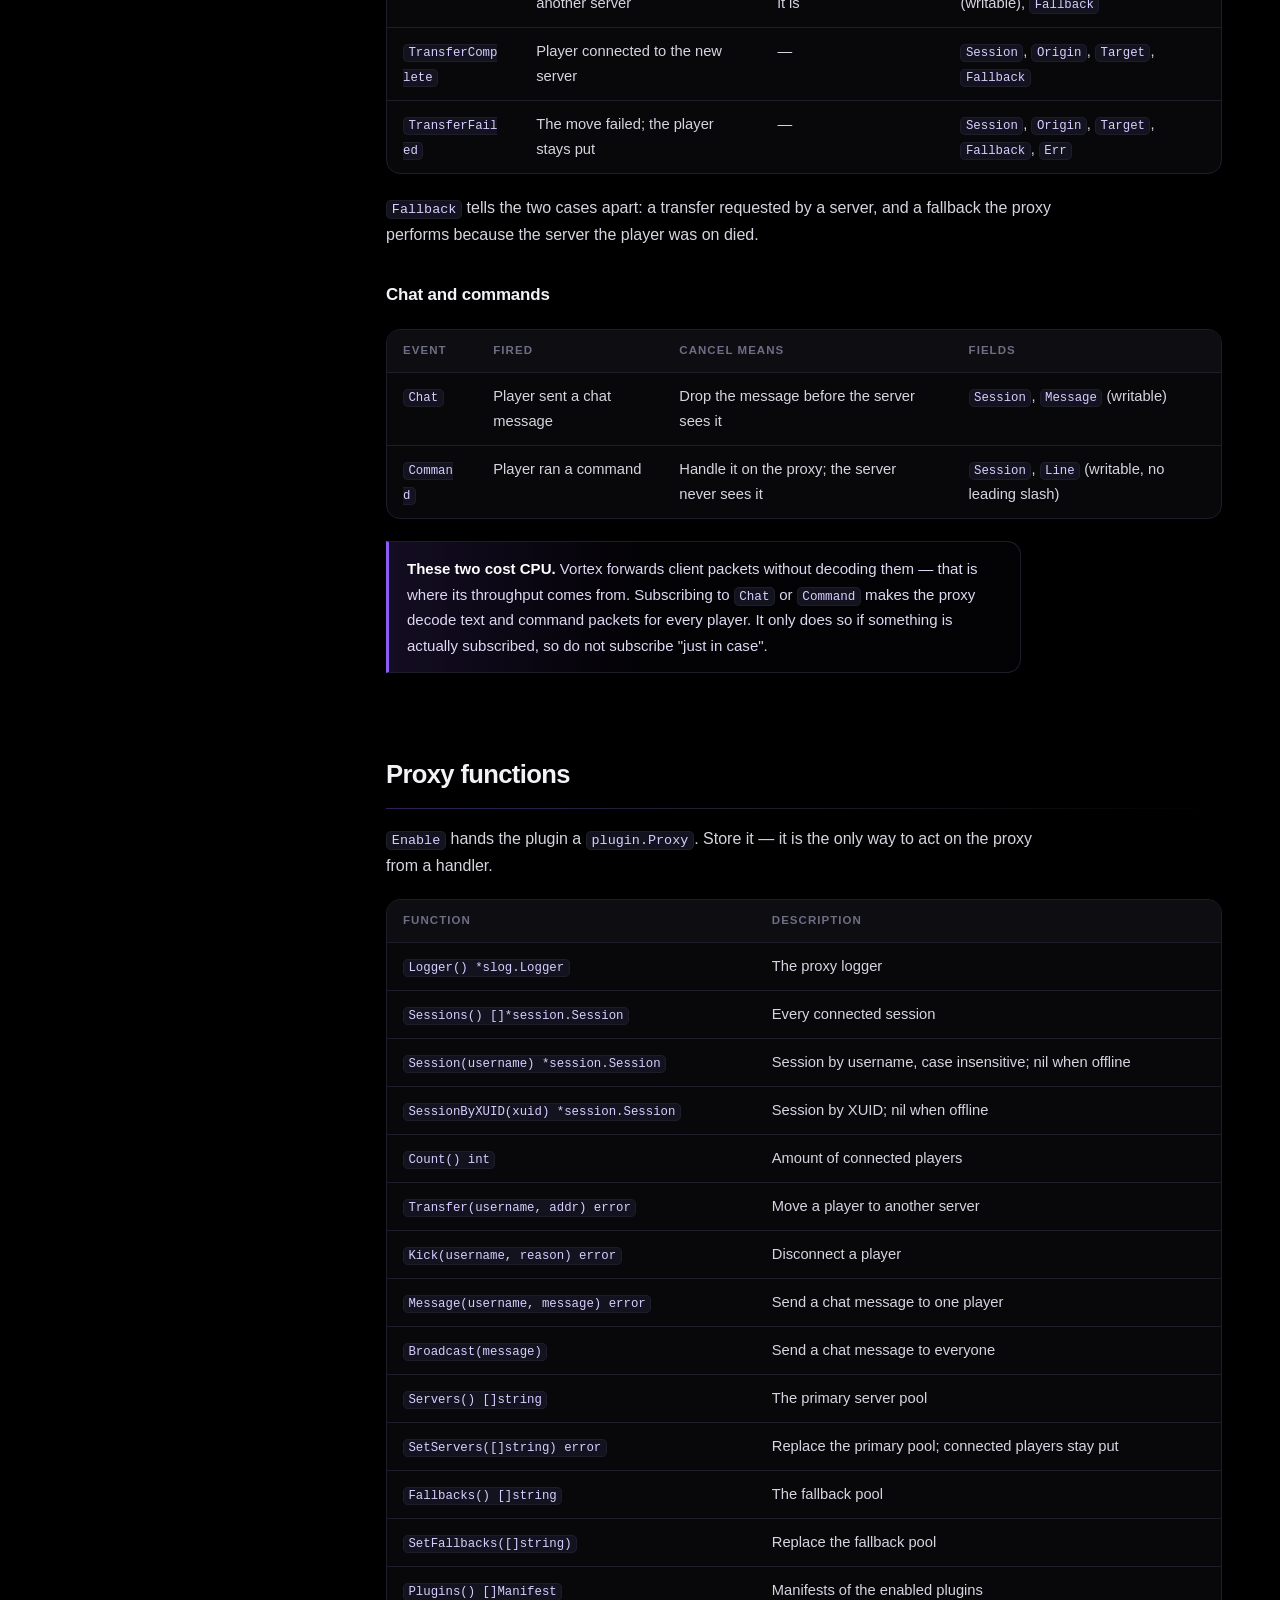
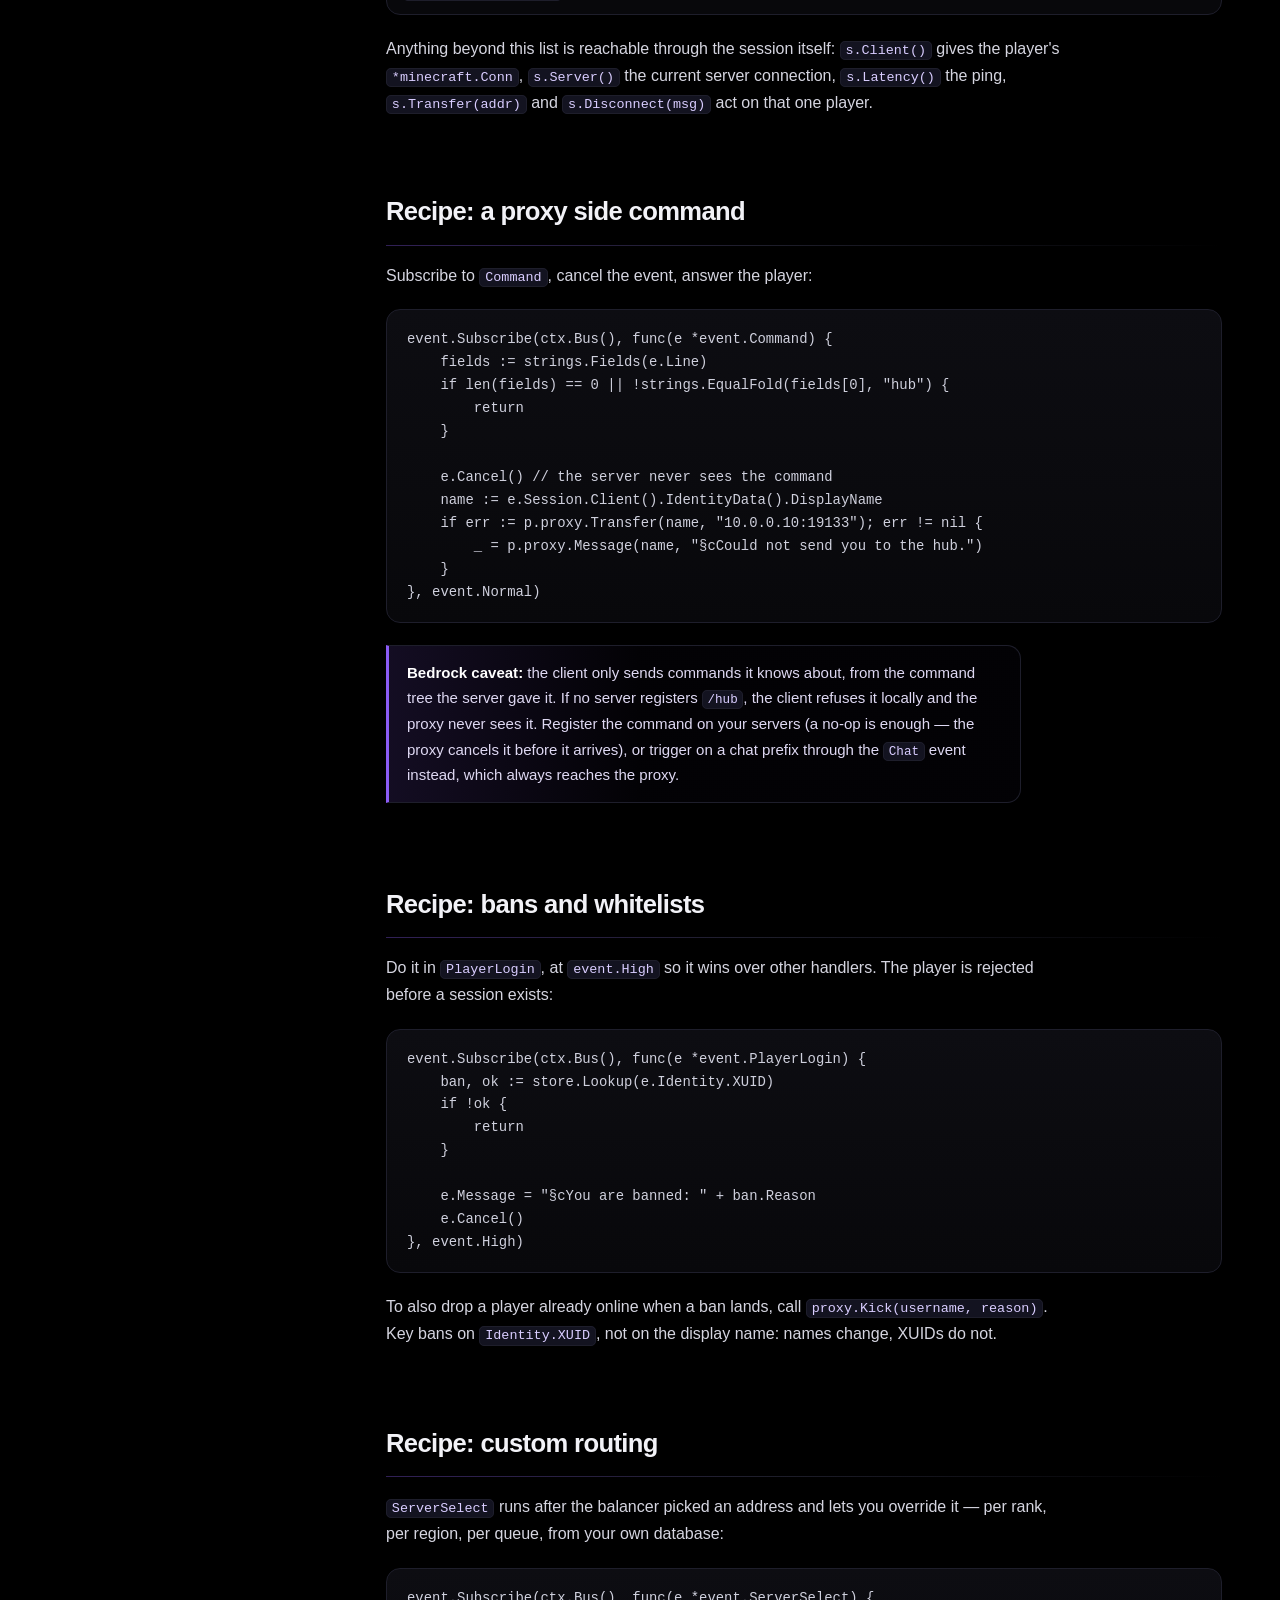
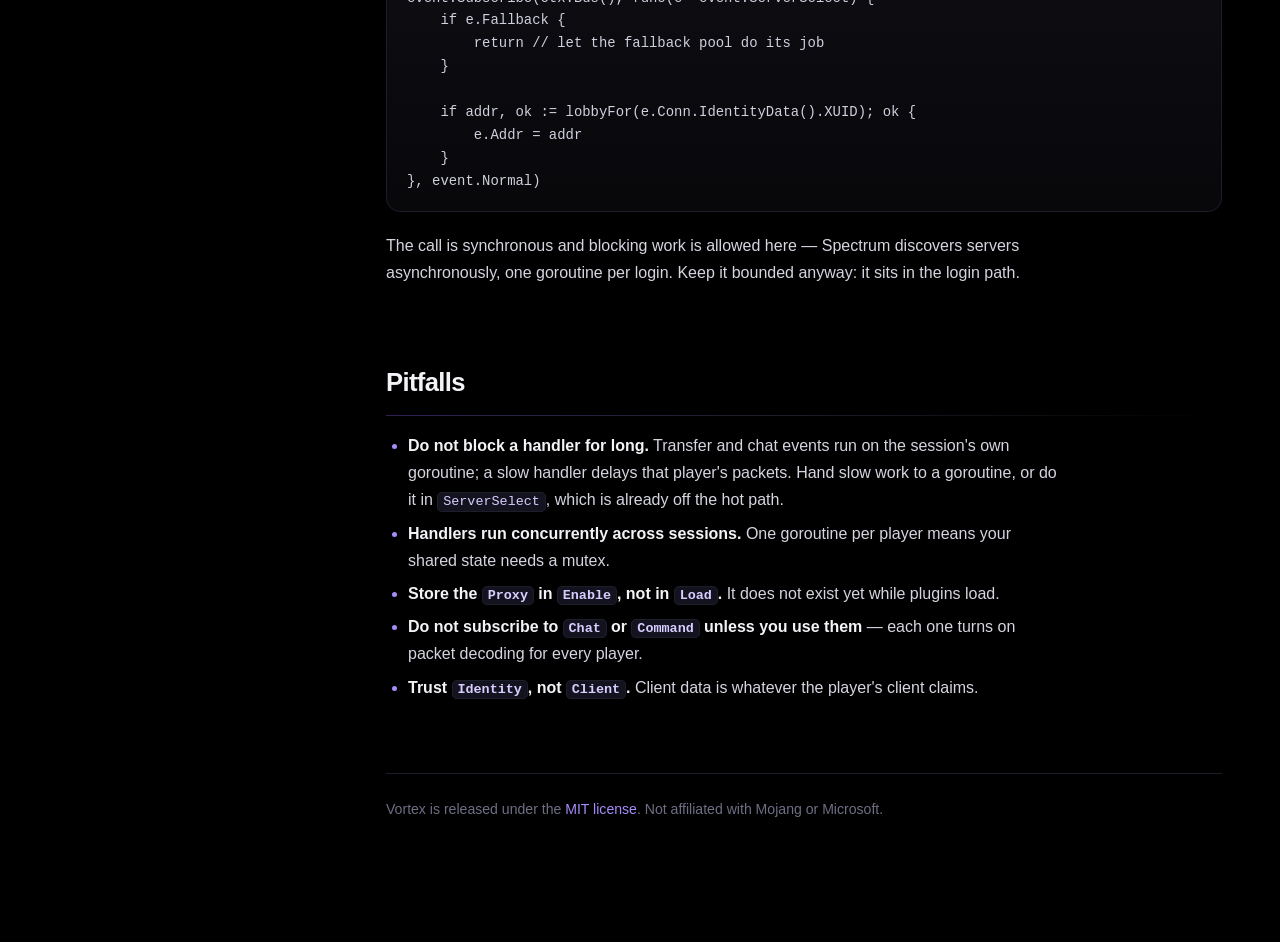
==== commit 0847665c: "restyle the docs with an oled dark purple theme" ====
--- a/docs/plugins.html
+++ b/docs/plugins.html
@@ -5,6 +5,8 @@
 <meta name="viewport" content="width=device-width, initial-scale=1">
 <title>Vortex — Plugin API</title>
 <meta name="description" content="How to write Vortex plugins: lifecycle, event bus, every event the proxy fires and the proxy functions a plugin can call.">
+<meta name="theme-color" content="#000000">
+<link rel="icon" type="image/svg+xml" href="assets/favicon.svg">
 <link rel="stylesheet" href="assets/style.css">
 </head>
 <body>
--- a/docs/assets/style.css
+++ b/docs/assets/style.css
@@ -1,78 +1,117 @@
+/* Vortex documentation — OLED dark theme. */
+
 :root {
-  color-scheme: light dark;
-
-  --bg: #ffffff;
-  --bg-soft: #f6f7f9;
-  --bg-code: #f2f4f7;
-  --border: #e3e6ea;
-  --text: #1b1f24;
-  --text-soft: #5b6572;
-  --accent: #6d4aff;
-  --accent-soft: rgba(109, 74, 255, 0.12);
-  --radius: 10px;
-  --sidebar: 260px;
-}
-
-@media (prefers-color-scheme: dark) {
-  :root {
-    --bg: #0f1115;
-    --bg-soft: #161a21;
-    --bg-code: #161a21;
-    --border: #262c36;
-    --text: #e7eaee;
-    --text-soft: #98a2b3;
-    --accent: #9b82ff;
-    --accent-soft: rgba(155, 130, 255, 0.16);
-  }
+  color-scheme: dark;
+
+  /* Surfaces: true black for OLED, then three levels of elevation. */
+  --bg: #000000;
+  --bg-1: #08080b;
+  --bg-2: #0d0d12;
+  --bg-3: #131320;
+  --border: #1e1e2b;
+  --border-strong: #2b2b3d;
+
+  /* Text */
+  --text: #f2f2f7;
+  --text-soft: #a1a1b5;
+  --text-dim: #6e6e85;
+
+  /* Purple ramp */
+  --accent: #a78bfa;
+  --accent-strong: #8b5cf6;
+  --accent-deep: #6d28d9;
+  --accent-soft: rgba(139, 92, 246, 0.14);
+  --accent-line: rgba(139, 92, 246, 0.35);
+  --glow: rgba(139, 92, 246, 0.28);
+
+  --radius: 14px;
+  --radius-sm: 8px;
+  --sidebar: 264px;
+  --ease: cubic-bezier(0.22, 1, 0.36, 1);
 }
 
 * { box-sizing: border-box; }
 
-html { scroll-behavior: smooth; scroll-padding-top: 24px; }
+html {
+  scroll-behavior: smooth;
+  -webkit-text-size-adjust: 100%;
+}
 
 body {
   margin: 0;
   background: var(--bg);
   color: var(--text);
-  font: 16px/1.65 -apple-system, BlinkMacSystemFont, "Segoe UI", Roboto, Helvetica, Arial, sans-serif;
+  font: 16px/1.7 -apple-system, BlinkMacSystemFont, "Segoe UI", Inter, Roboto, Helvetica, Arial, sans-serif;
+  font-feature-settings: "kern", "liga", "cv02", "cv11";
   -webkit-font-smoothing: antialiased;
-}
-
-a { color: var(--accent); text-decoration: none; }
-a:hover { text-decoration: underline; }
-
-code, pre, .mono {
-  font-family: ui-monospace, SFMono-Regular, "SF Mono", Menlo, Consolas, "Liberation Mono", monospace;
-  font-size: 0.9em;
-}
-
-code {
-  background: var(--bg-code);
-  border: 1px solid var(--border);
-  border-radius: 5px;
-  padding: 0.1em 0.35em;
-}
-
-pre {
-  background: var(--bg-code);
-  border: 1px solid var(--border);
-  border-radius: var(--radius);
-  padding: 16px 18px;
-  overflow-x: auto;
-  line-height: 1.55;
-}
-
-pre code { background: none; border: 0; padding: 0; }
-
-/* Layout */
+  text-rendering: optimizeLegibility;
+  overflow-x: hidden;
+}
+
+/* Ambient purple light, fixed behind everything. Pure black elsewhere keeps
+   OLED panels dark where there is no content. */
+body::before {
+  content: "";
+  position: fixed;
+  inset: -30vh -10vw auto -10vw;
+  height: 90vh;
+  background:
+    radial-gradient(55% 50% at 20% -5%, rgba(139, 92, 246, 0.30), transparent 68%),
+    radial-gradient(40% 42% at 78% 0%, rgba(109, 40, 217, 0.22), transparent 70%),
+    radial-gradient(90% 30% at 50% 0%, rgba(167, 139, 250, 0.06), transparent 75%);
+  pointer-events: none;
+  z-index: 0;
+}
+
+/* Hairline of brand colour across the top of the page. */
+body::after {
+  content: "";
+  position: fixed;
+  inset: 0 0 auto;
+  height: 1px;
+  background: linear-gradient(90deg, transparent, var(--accent-strong) 25%, #c4b5fd 50%, var(--accent-strong) 75%, transparent);
+  opacity: 0.55;
+  pointer-events: none;
+  z-index: 40;
+}
+
+a {
+  color: var(--accent);
+  text-decoration: none;
+  transition: color 0.15s var(--ease);
+}
+a:hover { color: #c4b5fd; }
+
+::selection { background: rgba(139, 92, 246, 0.35); color: #fff; }
+
+:focus-visible {
+  outline: 2px solid var(--accent);
+  outline-offset: 3px;
+  border-radius: 4px;
+}
+
+/* Scrollbars */
+* { scrollbar-width: thin; scrollbar-color: var(--border-strong) transparent; }
+::-webkit-scrollbar { width: 10px; height: 10px; }
+::-webkit-scrollbar-track { background: transparent; }
+::-webkit-scrollbar-thumb {
+  background: var(--border-strong);
+  border: 3px solid var(--bg);
+  border-radius: 999px;
+}
+::-webkit-scrollbar-thumb:hover { background: #3b3b52; }
+
+/* ---------------------------------------------------------------- layout */
 
 .layout {
+  position: relative;
+  z-index: 1;
   display: grid;
   grid-template-columns: var(--sidebar) minmax(0, 1fr);
-  gap: 48px;
-  max-width: 1180px;
+  gap: 64px;
+  max-width: 1220px;
   margin: 0 auto;
-  padding: 0 24px 96px;
+  padding: 0 28px 120px;
 }
 
 .sidebar {
@@ -81,172 +120,425 @@
   align-self: start;
   height: 100vh;
   overflow-y: auto;
-  padding: 32px 0;
-}
-
-.brand { display: flex; align-items: center; gap: 10px; margin-bottom: 4px; }
+  padding: 34px 0 40px;
+  mask-image: linear-gradient(to bottom, transparent, #000 18px, #000 calc(100% - 24px), transparent);
+}
+
+.content { padding-top: 44px; min-width: 0; }
+
+/* --------------------------------------------------------------- sidebar */
+
+.brand { display: flex; align-items: center; gap: 11px; margin-bottom: 6px; }
+
 .brand-mark {
-  width: 34px; height: 34px;
-  display: grid; place-items: center;
-  border-radius: 9px;
+  width: 36px;
+  height: 36px;
+  display: grid;
+  place-items: center;
+  border-radius: 11px;
+  font-weight: 700;
+  font-size: 1.05rem;
+  color: #fff;
+  background: linear-gradient(145deg, var(--accent-strong), var(--accent-deep));
+  box-shadow: 0 0 0 1px rgba(167, 139, 250, 0.35), 0 8px 24px -8px var(--glow);
+}
+
+.brand-name {
+  font-size: 1.16rem;
+  font-weight: 650;
+  letter-spacing: -0.02em;
+}
+
+.brand-tag {
+  color: var(--text-dim);
+  font-size: 0.84rem;
+  margin: 0 0 26px;
+  letter-spacing: 0.01em;
+}
+
+.nav { display: flex; flex-direction: column; gap: 1px; }
+
+.nav a {
+  position: relative;
+  color: var(--text-soft);
+  padding: 7px 12px;
+  border-radius: var(--radius-sm);
+  font-size: 0.92rem;
+  transition: background 0.15s var(--ease), color 0.15s var(--ease);
+}
+
+.nav a:hover { background: var(--bg-2); color: var(--text); }
+
+.nav a.active {
   background: var(--accent-soft);
-  color: var(--accent);
+  color: #ddd0ff;
+  font-weight: 550;
+}
+
+.nav a.active::before {
+  content: "";
+  position: absolute;
+  left: 0;
+  top: 50%;
+  transform: translateY(-50%);
+  width: 3px;
+  height: 16px;
+  border-radius: 0 3px 3px 0;
+  background: var(--accent);
+  box-shadow: 0 0 12px var(--glow);
+}
+
+.nav-title {
+  margin: 22px 0 7px;
+  padding: 0 12px;
+  font-size: 0.68rem;
+  font-weight: 600;
+  letter-spacing: 0.14em;
+  text-transform: uppercase;
+  color: var(--text-dim);
+}
+
+/* ------------------------------------------------------------------ hero */
+
+.hero {
+  padding: 8px 0 34px;
+  border-bottom: 1px solid var(--border);
+  margin-bottom: 8px;
+}
+
+.hero h1 {
+  font-size: clamp(2.4rem, 5vw, 3.4rem);
+  line-height: 1.04;
+  letter-spacing: -0.035em;
   font-weight: 700;
-}
-.brand-name { font-size: 1.15rem; font-weight: 650; letter-spacing: -0.01em; }
-.brand-tag { color: var(--text-soft); font-size: 0.85rem; margin: 0 0 22px; }
-
-.nav { display: flex; flex-direction: column; gap: 2px; }
-.nav a {
+  margin: 0 0 16px;
+  background: linear-gradient(180deg, #ffffff 30%, #b9a7ee 130%);
+  -webkit-background-clip: text;
+  background-clip: text;
+  color: transparent;
+}
+
+.hero p {
   color: var(--text-soft);
-  padding: 6px 10px;
-  border-radius: 7px;
-  font-size: 0.93rem;
-}
-.nav a:hover { background: var(--bg-soft); color: var(--text); text-decoration: none; }
-.nav a.active { background: var(--accent-soft); color: var(--accent); font-weight: 550; }
-.nav-title {
-  margin: 18px 0 6px;
-  padding: 0 10px;
-  font-size: 0.72rem;
-  letter-spacing: 0.09em;
-  text-transform: uppercase;
+  font-size: 1.08rem;
+  max-width: 64ch;
+  margin: 0 0 24px;
+}
+
+.badges { display: flex; flex-wrap: wrap; gap: 8px; margin-bottom: 26px; }
+
+.badge {
+  border: 1px solid var(--border-strong);
+  background: var(--bg-2);
+  border-radius: 999px;
+  padding: 5px 13px;
+  font-size: 0.78rem;
   color: var(--text-soft);
-}
-
-.content { padding: 40px 0 0; min-width: 0; }
-
-/* Hero */
-
-.hero { padding-bottom: 8px; border-bottom: 1px solid var(--border); margin-bottom: 8px; }
-.hero h1 { font-size: 2.6rem; line-height: 1.1; letter-spacing: -0.025em; margin: 0 0 12px; }
-.hero p { color: var(--text-soft); font-size: 1.08rem; max-width: 62ch; margin: 0 0 22px; }
-
-.badges { display: flex; flex-wrap: wrap; gap: 8px; margin-bottom: 24px; }
-.badge {
-  border: 1px solid var(--border);
-  background: var(--bg-soft);
-  border-radius: 999px;
-  padding: 4px 12px;
-  font-size: 0.8rem;
-  color: var(--text-soft);
-}
-
-.actions { display: flex; flex-wrap: wrap; gap: 10px; margin-bottom: 32px; }
+  letter-spacing: 0.01em;
+}
+
+.actions { display: flex; flex-wrap: wrap; gap: 11px; margin-bottom: 8px; }
+
 .button {
   display: inline-block;
-  padding: 9px 18px;
-  border-radius: 8px;
+  padding: 10px 20px;
+  border-radius: 10px;
   font-size: 0.94rem;
   font-weight: 550;
-  border: 1px solid var(--border);
+  border: 1px solid var(--border-strong);
+  background: var(--bg-2);
   color: var(--text);
-}
-.button:hover { text-decoration: none; border-color: var(--accent); }
-.button.primary { background: var(--accent); border-color: var(--accent); color: #fff; }
-.button.primary:hover { filter: brightness(1.08); }
-
-/* Sections */
-
-section { padding-top: 44px; }
+  transition: transform 0.15s var(--ease), border-color 0.15s var(--ease), background 0.15s var(--ease);
+}
+
+.button:hover {
+  color: var(--text);
+  border-color: var(--accent-line);
+  background: var(--bg-3);
+  transform: translateY(-1px);
+}
+
+.button.primary {
+  background: linear-gradient(145deg, var(--accent-strong), var(--accent-deep));
+  border-color: transparent;
+  color: #fff;
+  box-shadow: 0 10px 30px -12px var(--glow);
+}
+
+.button.primary:hover {
+  filter: brightness(1.1);
+  box-shadow: 0 14px 34px -12px var(--glow);
+}
+
+/* -------------------------------------------------------------- sections */
+
+section { padding-top: 58px; scroll-margin-top: 24px; }
+
 section h2 {
-  font-size: 1.55rem;
-  letter-spacing: -0.02em;
-  margin: 0 0 14px;
-  padding-bottom: 8px;
-  border-bottom: 1px solid var(--border);
-}
-section h3 { font-size: 1.1rem; margin: 26px 0 8px; }
-section p { max-width: 74ch; }
-
-ul, ol { max-width: 74ch; padding-left: 22px; }
-li { margin: 5px 0; }
+  position: relative;
+  font-size: 1.6rem;
+  font-weight: 640;
+  letter-spacing: -0.025em;
+  margin: 0 0 16px;
+  padding-bottom: 12px;
+}
+
+section h2::after {
+  content: "";
+  position: absolute;
+  left: 0;
+  bottom: 0;
+  width: 100%;
+  height: 1px;
+  background: linear-gradient(90deg, var(--accent-line), var(--border) 45%, transparent);
+}
+
+section h3 {
+  font-size: 1.06rem;
+  font-weight: 620;
+  letter-spacing: -0.01em;
+  margin: 32px 0 8px;
+  color: var(--text);
+}
+
+section p { max-width: 76ch; color: #d5d5e0; }
+
+ul, ol { max-width: 76ch; padding-left: 22px; color: #d5d5e0; }
+li { margin: 6px 0; }
+li::marker { color: var(--accent); }
+
+strong { color: var(--text); font-weight: 620; }
+em { color: var(--text-soft); }
+
+/* ----------------------------------------------------------------- cards */
 
 .grid {
   display: grid;
-  grid-template-columns: repeat(auto-fit, minmax(230px, 1fr));
+  grid-template-columns: repeat(auto-fit, minmax(232px, 1fr));
   gap: 14px;
-  margin: 18px 0;
-}
+  margin: 22px 0;
+}
+
 .card {
+  position: relative;
   border: 1px solid var(--border);
   border-radius: var(--radius);
-  background: var(--bg-soft);
-  padding: 16px 18px;
-}
-.card h4 { margin: 0 0 6px; font-size: 0.98rem; }
-.card p { margin: 0; color: var(--text-soft); font-size: 0.92rem; }
-
-.table-wrap { overflow-x: auto; margin: 16px 0; }
-table { border-collapse: collapse; width: 100%; font-size: 0.93rem; }
-th, td { text-align: left; padding: 9px 12px; border-bottom: 1px solid var(--border); vertical-align: top; }
-th { font-weight: 600; color: var(--text-soft); font-size: 0.82rem; text-transform: uppercase; letter-spacing: 0.05em; }
-tbody tr:hover { background: var(--bg-soft); }
+  background: linear-gradient(180deg, var(--bg-2), var(--bg-1));
+  padding: 18px 20px;
+  transition: border-color 0.18s var(--ease), transform 0.18s var(--ease);
+}
+
+.card::before {
+  content: "";
+  position: absolute;
+  inset: 0 0 auto;
+  height: 1px;
+  background: linear-gradient(90deg, transparent, rgba(167, 139, 250, 0.4), transparent);
+  opacity: 0;
+  transition: opacity 0.18s var(--ease);
+}
+
+.card:hover { border-color: var(--border-strong); transform: translateY(-2px); }
+.card:hover::before { opacity: 1; }
+
+.card h4 { margin: 0 0 7px; font-size: 0.98rem; font-weight: 620; }
+.card p { margin: 0; color: var(--text-soft); font-size: 0.91rem; max-width: none; }
+
+/* ---------------------------------------------------------------- tables */
+
+.table-wrap {
+  overflow-x: auto;
+  margin: 20px 0;
+  border: 1px solid var(--border);
+  border-radius: var(--radius);
+  background: var(--bg-1);
+}
+
+table { border-collapse: collapse; width: 100%; font-size: 0.92rem; }
+
+th, td {
+  text-align: left;
+  padding: 11px 16px;
+  border-bottom: 1px solid var(--border);
+  vertical-align: top;
+}
+
+th {
+  font-weight: 600;
+  color: var(--text-dim);
+  font-size: 0.72rem;
+  text-transform: uppercase;
+  letter-spacing: 0.09em;
+  background: var(--bg-2);
+  white-space: nowrap;
+}
+
+tbody tr:last-child td { border-bottom: 0; }
+tbody tr { transition: background 0.12s var(--ease); }
+tbody tr:hover { background: rgba(139, 92, 246, 0.05); }
+td { color: #d5d5e0; }
+
+/* ------------------------------------------------------------------ code */
+
+code, pre, .mono, .diagram {
+  font-family: ui-monospace, SFMono-Regular, "SF Mono", Menlo, Consolas, "Liberation Mono", monospace;
+}
+
+code {
+  background: var(--bg-3);
+  border: 1px solid var(--border);
+  border-radius: 5px;
+  padding: 0.08em 0.36em;
+  font-size: 0.84em;
+  line-height: 1.4;
+  color: #d9cdff;
+}
+
+/* Long identifiers wrap instead of pushing the layout wide. */
+p code, li code, td code { overflow-wrap: anywhere; }
+
+.pre-wrap { position: relative; margin: 20px 0; }
+
+pre {
+  margin: 0;
+  background: linear-gradient(180deg, var(--bg-2), var(--bg-1));
+  border: 1px solid var(--border);
+  border-radius: var(--radius);
+  padding: 18px 20px;
+  overflow-x: auto;
+  font-size: 0.87rem;
+  line-height: 1.65;
+  color: #cfd0dd;
+}
+
+pre code {
+  background: none;
+  border: 0;
+  padding: 0;
+  font-size: inherit;
+  color: inherit;
+}
+
+.copy {
+  position: absolute;
+  top: 10px;
+  right: 10px;
+  padding: 5px 11px;
+  font: inherit;
+  font-size: 0.72rem;
+  letter-spacing: 0.04em;
+  text-transform: uppercase;
+  color: var(--text-dim);
+  background: var(--bg-3);
+  border: 1px solid var(--border);
+  border-radius: 7px;
+  cursor: pointer;
+  opacity: 0;
+  transition: opacity 0.15s var(--ease), color 0.15s var(--ease), border-color 0.15s var(--ease);
+}
+
+.pre-wrap:hover .copy, .copy:focus-visible { opacity: 1; }
+.copy:hover { color: var(--accent); border-color: var(--accent-line); }
+.copy.copied { color: #6ee7b7; border-color: rgba(110, 231, 183, 0.4); }
+
+/* ------------------------------------------------------- notes, diagrams */
 
 .note {
-  border-left: 3px solid var(--accent);
-  background: var(--accent-soft);
+  position: relative;
+  border: 1px solid var(--border);
+  border-left: 3px solid var(--accent-strong);
+  background: linear-gradient(90deg, var(--accent-soft), rgba(139, 92, 246, 0.02) 40%);
   border-radius: 0 var(--radius) var(--radius) 0;
-  padding: 12px 16px;
-  margin: 18px 0;
+  padding: 14px 18px;
+  margin: 22px 0;
   font-size: 0.94rem;
-}
-.note strong { color: var(--text); }
+  color: #ded8f2;
+  max-width: 76ch;
+}
+
+.note strong { color: #fff; }
 
 .diagram {
-  background: var(--bg-soft);
+  background:
+    linear-gradient(180deg, var(--bg-2), var(--bg-1));
   border: 1px solid var(--border);
   border-radius: var(--radius);
-  padding: 18px;
+  padding: 22px;
+  margin: 22px 0;
   overflow-x: auto;
   color: var(--text-soft);
-  font-size: 0.86rem;
-  line-height: 1.45;
+  font-size: 0.84rem;
+  line-height: 1.5;
   white-space: pre;
 }
 
 footer {
-  margin-top: 64px;
-  padding-top: 20px;
+  margin-top: 72px;
+  padding-top: 24px;
   border-top: 1px solid var(--border);
-  color: var(--text-soft);
-  font-size: 0.9rem;
-}
-
-/* Mobile */
+  color: var(--text-dim);
+  font-size: 0.88rem;
+}
+
+/* ---------------------------------------------------------------- mobile */
 
 .menu-toggle {
   display: none;
   position: fixed;
-  right: 16px;
-  bottom: 16px;
-  z-index: 20;
-  border: 1px solid var(--border);
-  background: var(--bg-soft);
+  right: 18px;
+  bottom: 18px;
+  z-index: 30;
+  border: 1px solid var(--border-strong);
+  background: rgba(13, 13, 18, 0.92);
+  backdrop-filter: blur(12px);
   color: var(--text);
   border-radius: 999px;
-  padding: 10px 18px;
+  padding: 11px 20px;
   font: inherit;
   font-size: 0.9rem;
+  font-weight: 550;
   cursor: pointer;
+  box-shadow: 0 12px 30px -10px rgba(0, 0, 0, 0.9);
+}
+
+.scrim {
+  display: none;
+  position: fixed;
+  inset: 0;
+  z-index: 14;
+  background: rgba(0, 0, 0, 0.6);
+  backdrop-filter: blur(2px);
 }
 
 @media (max-width: 900px) {
-  .layout { grid-template-columns: minmax(0, 1fr); gap: 0; padding: 0 18px 80px; }
+  .layout { grid-template-columns: minmax(0, 1fr); gap: 0; padding: 0 20px 96px; }
+
   .sidebar {
     position: fixed;
     inset: 0 auto 0 0;
-    width: 270px;
+    width: 276px;
     height: 100vh;
-    padding: 24px 18px;
-    background: var(--bg);
+    padding: 26px 18px;
+    background: var(--bg-1);
     border-right: 1px solid var(--border);
     transform: translateX(-100%);
-    transition: transform 0.18s ease;
-    z-index: 15;
+    transition: transform 0.22s var(--ease);
+    z-index: 20;
+    mask-image: none;
   }
+
   .sidebar.open { transform: none; }
+  .sidebar.open ~ .scrim, body.nav-open .scrim { display: block; }
   .menu-toggle { display: block; }
-  .hero h1 { font-size: 2.05rem; }
-  .content { padding-top: 28px; }
-}
+  .content { padding-top: 30px; }
+  section { padding-top: 46px; }
+  .copy { opacity: 1; }
+}
+
+@media (prefers-reduced-motion: reduce) {
+  html { scroll-behavior: auto; }
+  *, *::before, *::after {
+    animation-duration: 0.01ms !important;
+    transition-duration: 0.01ms !important;
+  }
+}
